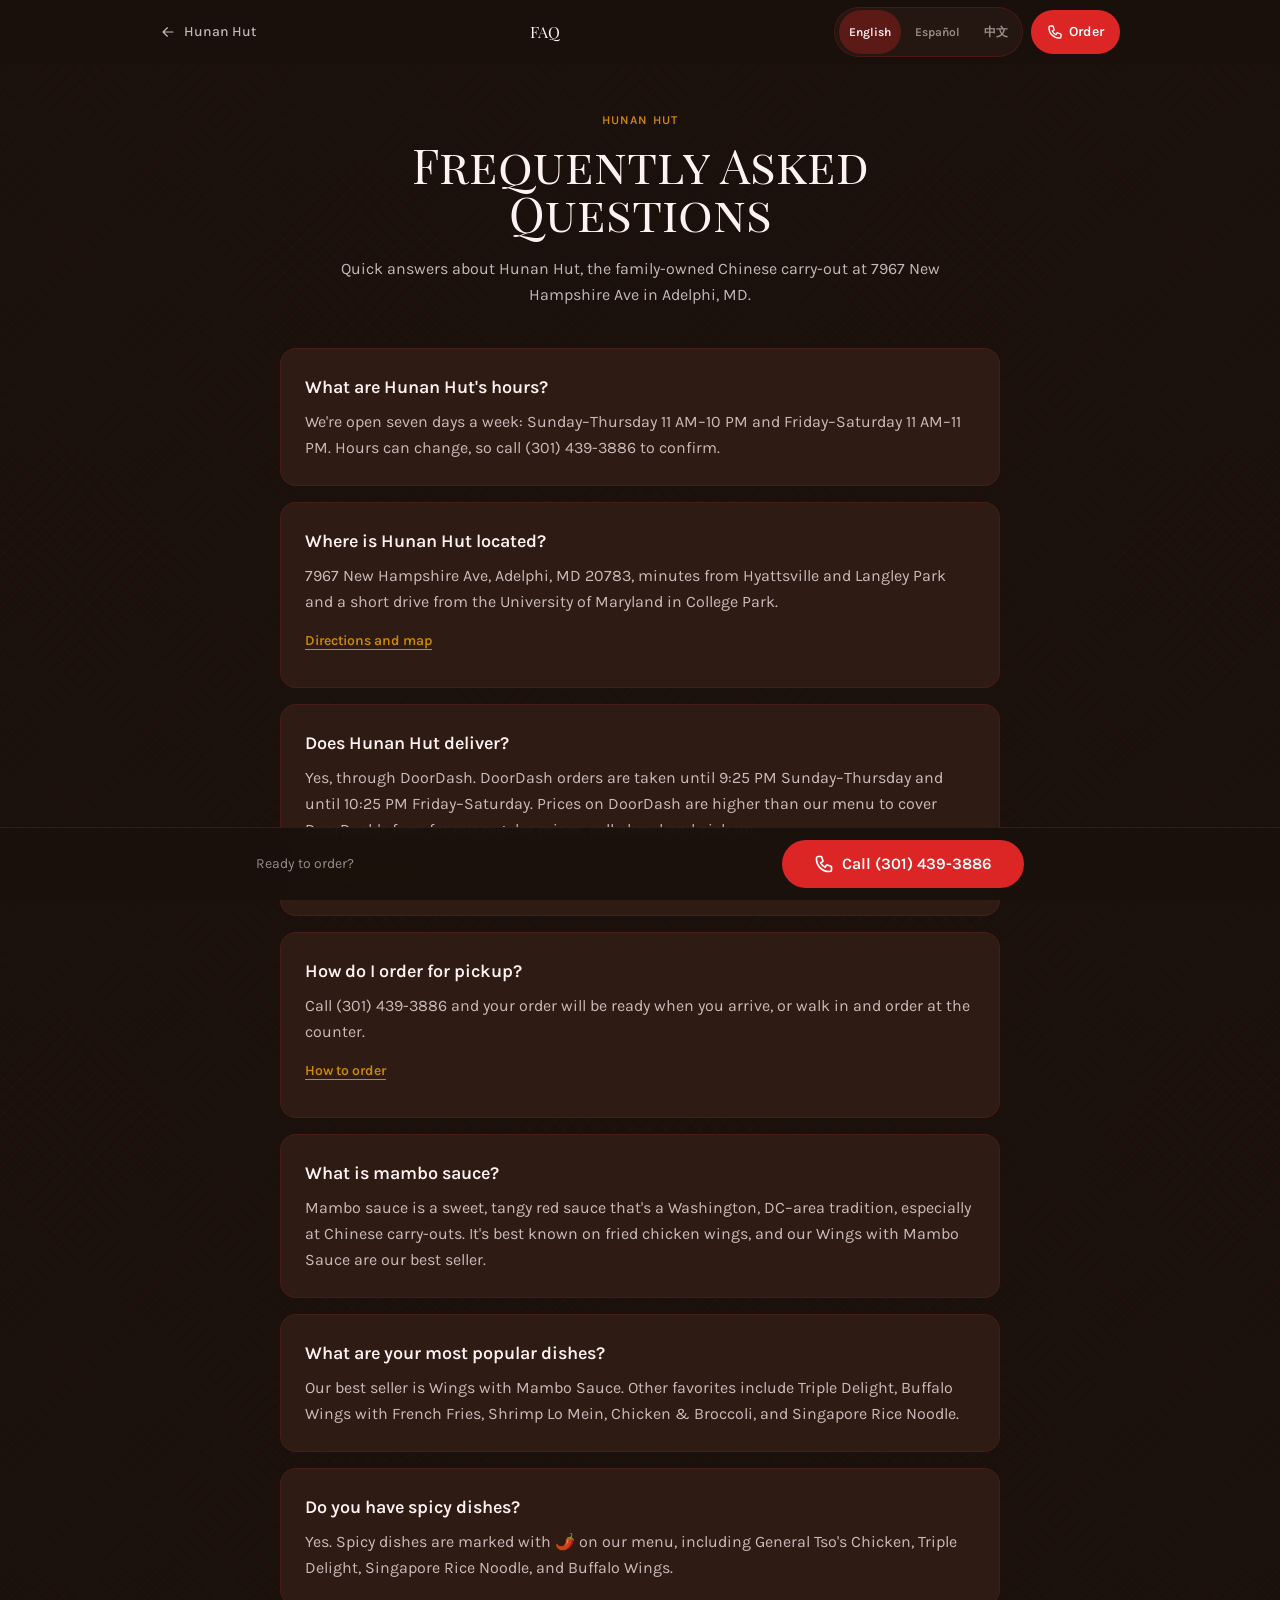
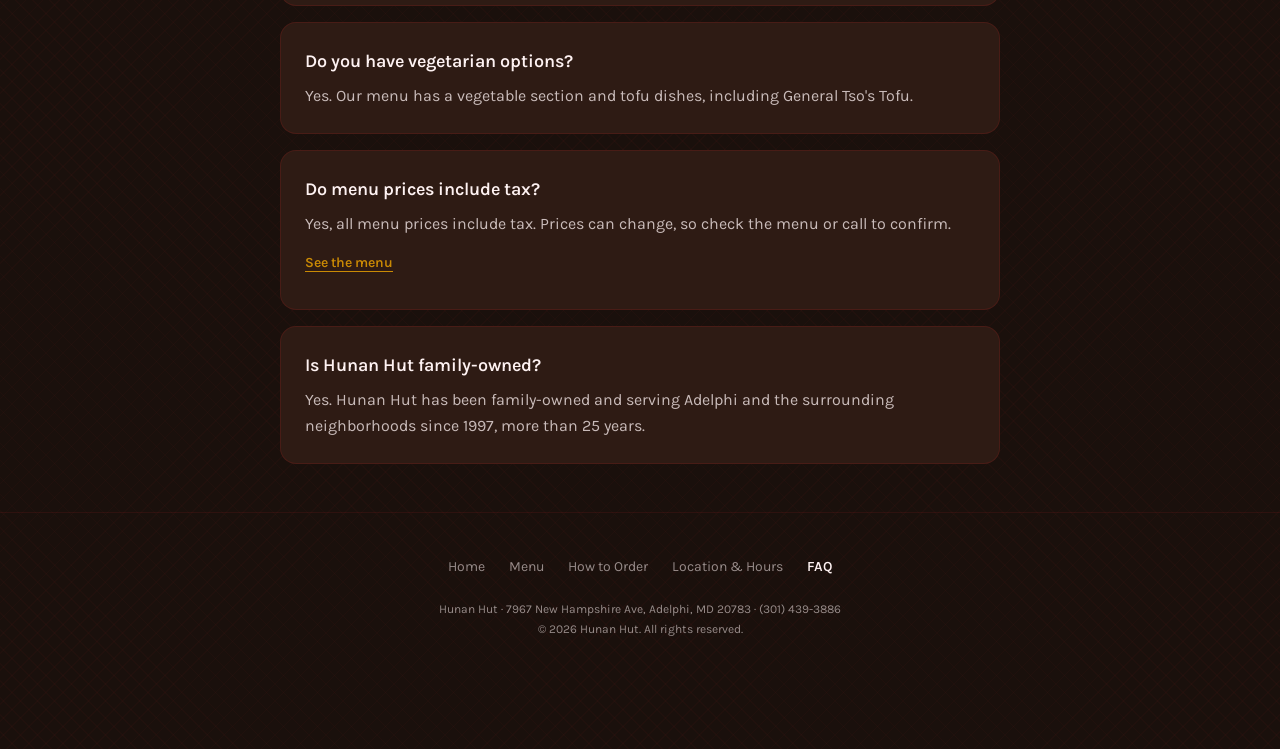
==== faq/index.html @ 083290d1 "analytics: add Cloudflare Web Analytics beacon to all pages Cookie-free visitor stats (JS snippet in" ====
<!DOCTYPE html>
<html lang="en">
<head>
  <meta charset="UTF-8" />
  <meta name="viewport" content="width=device-width, initial-scale=1.0" />
  <title>Hunan Hut FAQ | Hours, Delivery, Mambo Sauce &amp; Ordering | Adelphi, MD</title>
  <meta name="description" content="Answers to common questions about Hunan Hut in Adelphi, MD: hours, DoorDash delivery, calling ahead for pickup, mambo sauce, spicy and vegetable dishes, and prices.">
  <meta name="robots" content="index, follow">
  <link rel="canonical" href="https://hunan-hut.com/faq/">
  <link rel="icon" type="image/png" href="../logo.png">
  <link rel="apple-touch-icon" href="../logo.png">
  <meta property="og:type" content="website">
  <meta property="og:title" content="Hunan Hut FAQ | Chinese Carry-Out in Adelphi, MD">
  <meta property="og:description" content="Hours, delivery, ordering, mambo sauce, and more — quick answers about Hunan Hut.">
  <meta property="og:url" content="https://hunan-hut.com/faq/">
  <meta property="og:image" content="https://hunan-hut.com/images/menu/wings-mambo.jpg">
  <meta property="og:image:alt" content="Crispy fried chicken wings with a cup of mambo sauce from Hunan Hut in Adelphi, MD">
  <meta name="twitter:card" content="summary_large_image">
  <link rel="alternate" hreflang="en" href="https://hunan-hut.com/faq/">
  <link rel="alternate" hreflang="es" href="https://hunan-hut.com/faq/?lang=es">
  <link rel="alternate" hreflang="zh" href="https://hunan-hut.com/faq/?lang=zh">
  <link rel="alternate" hreflang="x-default" href="https://hunan-hut.com/faq/">
  <link rel="preconnect" href="https://fonts.googleapis.com" />
  <link rel="preconnect" href="https://fonts.gstatic.com" crossorigin />
  <link href="https://fonts.googleapis.com/css2?family=Karla:wght@300;400;500;600;700&family=Playfair+Display+SC:wght@400;700&display=swap" rel="stylesheet" media="print" onload="this.media='all'" />
  <noscript><link href="https://fonts.googleapis.com/css2?family=Karla:wght@300;400;500;600;700&family=Playfair+Display+SC:wght@400;700&display=swap" rel="stylesheet" /></noscript>
  <link rel="stylesheet" href="../assets/tailwind.css">
  <style>
    @media (prefers-reduced-motion: reduce) {
      *, ::before, ::after { animation-duration: 0.01ms !important; transition-duration: 0.01ms !important; }
    }
    body { font-family: 'Karla', system-ui, sans-serif; background: #1A100C; color: #FEF2F2; }
    .pattern-bg {
      background-image:
        repeating-linear-gradient(45deg, rgba(220,38,38,0.03) 0px, rgba(220,38,38,0.03) 1px, transparent 1px, transparent 12px),
        repeating-linear-gradient(-45deg, rgba(220,38,38,0.03) 0px, rgba(220,38,38,0.03) 1px, transparent 1px, transparent 12px);
    }
    .nav-scrolled { box-shadow: 0 2px 20px rgba(0,0,0,0.6); }
  </style>
  <script type="application/ld+json">
  {
    "@context": "https://schema.org",
    "@type": "BreadcrumbList",
    "itemListElement": [
      { "@type": "ListItem", "position": 1, "name": "Hunan Hut", "item": "https://hunan-hut.com/" },
      { "@type": "ListItem", "position": 2, "name": "FAQ", "item": "https://hunan-hut.com/faq/" }
    ]
  }
  </script>
  <script type="application/ld+json">
  {
    "@context": "https://schema.org",
    "@type": "FAQPage",
    "mainEntity": [
      { "@type": "Question", "name": "What are Hunan Hut's hours?",
        "acceptedAnswer": { "@type": "Answer", "text": "We're open seven days a week: Sunday–Thursday 11 AM–10 PM and Friday–Saturday 11 AM–11 PM. Hours can change, so call (301) 439-3886 to confirm." } },
      { "@type": "Question", "name": "Where is Hunan Hut located?",
        "acceptedAnswer": { "@type": "Answer", "text": "7967 New Hampshire Ave, Adelphi, MD 20783, minutes from Hyattsville and Langley Park and a short drive from the University of Maryland in College Park." } },
      { "@type": "Question", "name": "Does Hunan Hut deliver?",
        "acceptedAnswer": { "@type": "Answer", "text": "Yes, through DoorDash. DoorDash orders are taken until 9:25 PM Sunday–Thursday and until 10:25 PM Friday–Saturday. Prices on DoorDash are higher than our menu to cover DoorDash's fees; for our regular prices, call ahead and pick up." } },
      { "@type": "Question", "name": "How do I order for pickup?",
        "acceptedAnswer": { "@type": "Answer", "text": "Call (301) 439-3886 and your order will be ready when you arrive, or walk in and order at the counter." } },
      { "@type": "Question", "name": "What is mambo sauce?",
        "acceptedAnswer": { "@type": "Answer", "text": "Mambo sauce is a sweet, tangy red sauce that's a Washington, DC–area tradition, especially at Chinese carry-outs. It's best known on fried chicken wings, and our Wings with Mambo Sauce are our best seller." } },
      { "@type": "Question", "name": "What are your most popular dishes?",
        "acceptedAnswer": { "@type": "Answer", "text": "Our best seller is Wings with Mambo Sauce. Other favorites include Triple Delight, Buffalo Wings with French Fries, Shrimp Lo Mein, Chicken & Broccoli, and Singapore Rice Noodle." } },
      { "@type": "Question", "name": "Do you have spicy dishes?",
        "acceptedAnswer": { "@type": "Answer", "text": "Yes. Spicy dishes are marked with a chili pepper on our menu, including General Tso's Chicken, Triple Delight, Singapore Rice Noodle, and Buffalo Wings." } },
      { "@type": "Question", "name": "Do you have vegetarian options?",
        "acceptedAnswer": { "@type": "Answer", "text": "Yes. Our menu has a vegetable section and tofu dishes, including General Tso's Tofu." } },
      { "@type": "Question", "name": "Do menu prices include tax?",
        "acceptedAnswer": { "@type": "Answer", "text": "Yes, all menu prices include tax. Prices can change, so check the menu or call to confirm." } },
      { "@type": "Question", "name": "Is Hunan Hut family-owned?",
        "acceptedAnswer": { "@type": "Answer", "text": "Yes. Hunan Hut has been family-owned and serving Adelphi and the surrounding neighborhoods since 1997, more than 25 years." } }
    ]
  }
  </script>
</head>
<body class="bg-brand-darker pattern-bg">

  <!-- ── NAV ──────────────────────────────────────────────────────────── -->
  <nav id="navbar" aria-label="Main navigation" class="fixed top-0 left-0 right-0 z-50 bg-brand-darker/95 backdrop-blur-md transition-all duration-300">
    <div class="max-w-5xl mx-auto px-4 sm:px-6 lg:px-8">
      <div class="flex items-center justify-between h-16">
        <a href="../" aria-label="Back to Hunan Hut home" class="flex items-center gap-2 min-h-[44px] min-w-[44px] text-brand-cream/75 hover:text-brand-cream transition-colors focus:outline-none focus-visible:ring-2 focus-visible:ring-brand-gold rounded">
          <svg viewBox="0 0 20 20" fill="currentColor" class="w-4 h-4" aria-hidden="true">
            <path fill-rule="evenodd" d="M17 10a.75.75 0 01-.75.75H5.612l4.158 3.96a.75.75 0 11-1.04 1.08l-5.5-5.25a.75.75 0 010-1.08l5.5-5.25a.75.75 0 111.04 1.08L5.612 9.25H16.25A.75.75 0 0117 10z" clip-rule="evenodd"/>
          </svg>
          <span class="hidden min-[390px]:inline text-sm font-medium whitespace-nowrap">Hunan Hut</span>
        </a>
        <span class="hidden sm:block font-display text-brand-cream text-base" data-i18n="nav_page">FAQ</span>
        <div class="flex items-center gap-2">
          <div class="flex items-center gap-1 bg-brand-dark/60 rounded-full px-1 py-0.5 border border-brand-red/20" role="group" aria-label="Language selector">
            <button id="lang-en" onclick="setLang('en')" aria-label="English"
              class="text-xs font-semibold px-2.5 min-h-[44px] whitespace-nowrap inline-flex items-center justify-center rounded-full transition-colors focus:outline-none focus-visible:ring-2 focus-visible:ring-brand-gold text-brand-cream bg-brand-red/30">
              <span class="sm:hidden">EN</span><span class="hidden sm:inline">English</span>
            </button>
            <button id="lang-es" onclick="setLang('es')" aria-label="Español"
              class="text-xs font-semibold px-2.5 min-h-[44px] whitespace-nowrap inline-flex items-center justify-center rounded-full transition-colors focus:outline-none focus-visible:ring-2 focus-visible:ring-brand-gold text-brand-cream/55">
              <span class="sm:hidden">ES</span><span class="hidden sm:inline">Español</span>
            </button>
            <button id="lang-zh" onclick="setLang('zh')" aria-label="中文"
              class="text-xs font-semibold px-2.5 min-h-[44px] whitespace-nowrap inline-flex items-center justify-center rounded-full transition-colors focus:outline-none focus-visible:ring-2 focus-visible:ring-brand-gold text-brand-cream/55">
              中文
            </button>
          </div>
          <a href="tel:+13014393886"
            class="bg-brand-red hover:bg-red-700 text-white text-sm font-semibold px-4 py-2 rounded-full min-h-[44px] flex items-center gap-1.5 transition-colors focus:outline-none focus-visible:ring-2 focus-visible:ring-brand-gold">
            <svg viewBox="0 0 24 24" class="w-4 h-4" fill="none" stroke="currentColor" stroke-width="2" aria-hidden="true">
              <path stroke-linecap="round" stroke-linejoin="round" d="M3 5a2 2 0 012-2h3.28a1 1 0 01.948.684l1.498 4.493a1 1 0 01-.502 1.21l-2.257 1.13a11.042 11.042 0 005.516 5.516l1.13-2.257a1 1 0 011.21-.502l4.493 1.498a1 1 0 01.684.949V19a2 2 0 01-2 2h-1C9.716 21 3 14.284 3 6V5z"/>
            </svg>
            <span data-i18n="nav_order">Order</span>
          </a>
        </div>
      </div>
    </div>
  </nav>

  <main id="main" class="max-w-3xl mx-auto px-4 sm:px-6 pt-28 pb-12">

    <!-- ── PAGE HEADER ─────────────────────────────────────────────────── -->
    <header class="text-center mb-10">
      <p class="text-brand-gold text-xs font-semibold tracking-widest uppercase mb-3">Hunan Hut</p>
      <h1 class="font-display text-4xl sm:text-5xl text-brand-cream mb-5" data-i18n="faq_h1">Frequently Asked Questions</h1>
      <p class="text-brand-cream/75 leading-relaxed max-w-2xl mx-auto" data-i18n="faq_intro">Quick answers about Hunan Hut, the family-owned Chinese carry-out at 7967 New Hampshire Ave in Adelphi, MD.</p>
    </header>

    <!-- ── Q&A (all answers visible — no JS needed to read them) ──────── -->
    <div class="space-y-4">

      <section class="bg-brand-dark border border-brand-red/15 rounded-2xl p-6">
        <h2 class="text-brand-cream font-semibold text-lg mb-2" data-i18n="faq_q1">What are Hunan Hut's hours?</h2>
        <p class="text-brand-cream/75 leading-relaxed" data-i18n="faq_a1">We're open seven days a week: Sunday–Thursday 11 AM–10 PM and Friday–Saturday 11 AM–11 PM. Hours can change, so call (301) 439-3886 to confirm.</p>
      </section>

      <section class="bg-brand-dark border border-brand-red/15 rounded-2xl p-6">
        <h2 class="text-brand-cream font-semibold text-lg mb-2" data-i18n="faq_q2">Where is Hunan Hut located?</h2>
        <p class="text-brand-cream/75 leading-relaxed" data-i18n="faq_a2">7967 New Hampshire Ave, Adelphi, MD 20783, minutes from Hyattsville and Langley Park and a short drive from the University of Maryland in College Park.</p>
        <a href="../location/" class="inline-flex items-center mt-1 min-h-[44px] text-brand-gold hover:text-brand-goldLight text-sm font-semibold underline underline-offset-4 transition-colors focus:outline-none focus-visible:ring-2 focus-visible:ring-brand-gold rounded"><span data-i18n="faq_l2">Directions and map</span></a>
      </section>

      <section class="bg-brand-dark border border-brand-red/15 rounded-2xl p-6">
        <h2 class="text-brand-cream font-semibold text-lg mb-2" data-i18n="faq_q3">Does Hunan Hut deliver?</h2>
        <p class="text-brand-cream/75 leading-relaxed" data-i18n="faq_a3">Yes, through DoorDash. DoorDash orders are taken until 9:25 PM Sunday–Thursday and until 10:25 PM Friday–Saturday. Prices on DoorDash are higher than our menu to cover DoorDash's fees; for our regular prices, call ahead and pick up.</p>
        <a href="https://www.doordash.com/store/hunan-hut-hyattsville-37828137/85688749/" target="_blank" rel="noopener noreferrer" class="inline-flex items-center mt-1 min-h-[44px] text-brand-gold hover:text-brand-goldLight text-sm font-semibold underline underline-offset-4 transition-colors focus:outline-none focus-visible:ring-2 focus-visible:ring-brand-gold rounded"><span data-i18n="faq_l3">Order on DoorDash</span></a>
      </section>

      <section class="bg-brand-dark border border-brand-red/15 rounded-2xl p-6">
        <h2 class="text-brand-cream font-semibold text-lg mb-2" data-i18n="faq_q4">How do I order for pickup?</h2>
        <p class="text-brand-cream/75 leading-relaxed" data-i18n="faq_a4">Call (301) 439-3886 and your order will be ready when you arrive, or walk in and order at the counter.</p>
        <a href="../order/" class="inline-flex items-center mt-1 min-h-[44px] text-brand-gold hover:text-brand-goldLight text-sm font-semibold underline underline-offset-4 transition-colors focus:outline-none focus-visible:ring-2 focus-visible:ring-brand-gold rounded"><span data-i18n="faq_l4">How to order</span></a>
      </section>

      <section class="bg-brand-dark border border-brand-red/15 rounded-2xl p-6">
        <h2 class="text-brand-cream font-semibold text-lg mb-2" data-i18n="faq_q5">What is mambo sauce?</h2>
        <p class="text-brand-cream/75 leading-relaxed" data-i18n="faq_a5">Mambo sauce is a sweet, tangy red sauce that's a Washington, DC–area tradition, especially at Chinese carry-outs. It's best known on fried chicken wings, and our Wings with Mambo Sauce are our best seller.</p>
      </section>

      <section class="bg-brand-dark border border-brand-red/15 rounded-2xl p-6">
        <h2 class="text-brand-cream font-semibold text-lg mb-2" data-i18n="faq_q6">What are your most popular dishes?</h2>
        <p class="text-brand-cream/75 leading-relaxed" data-i18n="faq_a6">Our best seller is Wings with Mambo Sauce. Other favorites include Triple Delight, Buffalo Wings with French Fries, Shrimp Lo Mein, Chicken &amp; Broccoli, and Singapore Rice Noodle.</p>
      </section>

      <section class="bg-brand-dark border border-brand-red/15 rounded-2xl p-6">
        <h2 class="text-brand-cream font-semibold text-lg mb-2" data-i18n="faq_q7">Do you have spicy dishes?</h2>
        <p class="text-brand-cream/75 leading-relaxed" data-i18n="faq_a7">Yes. Spicy dishes are marked with 🌶️ on our menu, including General Tso's Chicken, Triple Delight, Singapore Rice Noodle, and Buffalo Wings.</p>
      </section>

      <section class="bg-brand-dark border border-brand-red/15 rounded-2xl p-6">
        <h2 class="text-brand-cream font-semibold text-lg mb-2" data-i18n="faq_q8">Do you have vegetarian options?</h2>
        <p class="text-brand-cream/75 leading-relaxed" data-i18n="faq_a8">Yes. Our menu has a vegetable section and tofu dishes, including General Tso's Tofu.</p>
      </section>

      <section class="bg-brand-dark border border-brand-red/15 rounded-2xl p-6">
        <h2 class="text-brand-cream font-semibold text-lg mb-2" data-i18n="faq_q9">Do menu prices include tax?</h2>
        <p class="text-brand-cream/75 leading-relaxed" data-i18n="faq_a9">Yes, all menu prices include tax. Prices can change, so check the menu or call to confirm.</p>
        <a href="../menu/" class="inline-flex items-center mt-1 min-h-[44px] text-brand-gold hover:text-brand-goldLight text-sm font-semibold underline underline-offset-4 transition-colors focus:outline-none focus-visible:ring-2 focus-visible:ring-brand-gold rounded"><span data-i18n="faq_l9">See the menu</span></a>
      </section>

      <section class="bg-brand-dark border border-brand-red/15 rounded-2xl p-6">
        <h2 class="text-brand-cream font-semibold text-lg mb-2" data-i18n="faq_q10">Is Hunan Hut family-owned?</h2>
        <p class="text-brand-cream/75 leading-relaxed" data-i18n="faq_a10">Yes. Hunan Hut has been family-owned and serving Adelphi and the surrounding neighborhoods since 1997, more than 25 years.</p>
      </section>

    </div>
  </main>

  <!-- ── FOOTER ──────────────────────────────────────────────────────── -->
  <footer class="border-t border-brand-red/10 pt-8 pb-28">
    <nav aria-label="Site pages" class="max-w-3xl mx-auto px-4 flex flex-wrap justify-center gap-x-2">
      <a href="../" data-i18n="pg_home" class="inline-flex items-center min-h-[44px] px-2 text-brand-cream/55 hover:text-brand-cream/75 text-sm transition-colors focus:outline-none focus-visible:ring-2 focus-visible:ring-brand-gold rounded">Home</a>
      <a href="../menu/" data-i18n="pg_menu" class="inline-flex items-center min-h-[44px] px-2 text-brand-cream/55 hover:text-brand-cream/75 text-sm transition-colors focus:outline-none focus-visible:ring-2 focus-visible:ring-brand-gold rounded">Menu</a>
      <a href="../order/" data-i18n="pg_order" class="inline-flex items-center min-h-[44px] px-2 text-brand-cream/55 hover:text-brand-cream/75 text-sm transition-colors focus:outline-none focus-visible:ring-2 focus-visible:ring-brand-gold rounded">How to Order</a>
      <a href="../location/" data-i18n="pg_location" class="inline-flex items-center min-h-[44px] px-2 text-brand-cream/55 hover:text-brand-cream/75 text-sm transition-colors focus:outline-none focus-visible:ring-2 focus-visible:ring-brand-gold rounded">Location &amp; Hours</a>
      <a href="./" aria-current="page" data-i18n="pg_faq" class="inline-flex items-center min-h-[44px] px-2 text-brand-cream text-sm font-semibold focus:outline-none focus-visible:ring-2 focus-visible:ring-brand-gold rounded">FAQ</a>
    </nav>
    <p class="text-center text-brand-cream/55 text-xs mt-3 px-4">Hunan Hut · 7967 New Hampshire Ave, Adelphi, MD 20783 · (301) 439-3886</p>
    <p class="text-center text-brand-cream/55 text-xs mt-1" data-i18n="footer_copy">© 2026 Hunan Hut. All rights reserved.</p>
  </footer>

  <!-- ── STICKY CALL BAR ────────────────────────────────────────────────── -->
  <div class="fixed bottom-0 left-0 right-0 z-40 bg-brand-darker/95 backdrop-blur-md border-t border-brand-red/20 px-4 py-3" style="padding-bottom:max(0.75rem, env(safe-area-inset-bottom))">
    <div class="max-w-3xl mx-auto flex items-center justify-between gap-4">
      <p class="text-brand-cream/55 text-sm hidden sm:block" data-i18n="ready_order">Ready to order?</p>
      <a href="tel:+13014393886"
        class="w-full sm:w-auto bg-brand-red hover:bg-red-700 text-white font-semibold text-base px-8 py-3 rounded-full min-h-[48px] flex items-center justify-center gap-2 transition-colors focus:outline-none focus-visible:ring-2 focus-visible:ring-brand-gold">
        <svg viewBox="0 0 24 24" class="w-5 h-5" fill="none" stroke="currentColor" stroke-width="2" aria-hidden="true">
          <path stroke-linecap="round" stroke-linejoin="round" d="M3 5a2 2 0 012-2h3.28a1 1 0 01.948.684l1.498 4.493a1 1 0 01-.502 1.21l-2.257 1.13a11.042 11.042 0 005.516 5.516l1.13-2.257a1 1 0 011.21-.502l4.493 1.498a1 1 0 01.684.949V19a2 2 0 01-2 2h-1C9.716 21 3 14.284 3 6V5z"/>
        </svg>
        <span data-i18n="call_btn">Call (301) 439-3886</span>
      </a>
    </div>
  </div>

  <script>
    const navbar = document.getElementById('navbar');
    window.addEventListener('scroll', () => {
      navbar.classList.toggle('nav-scrolled', window.scrollY > 20);
    }, { passive: true });

    // ── i18n ────────────────────────────────────────────────────────────────
    const t = {
      en: {
        nav_page: "FAQ", nav_order: "Order",
        faq_h1: "Frequently Asked Questions",
        faq_intro: "Quick answers about Hunan Hut, the family-owned Chinese carry-out at 7967 New Hampshire Ave in Adelphi, MD.",
        faq_q1: "What are Hunan Hut's hours?",
        faq_a1: "We're open seven days a week: Sunday–Thursday 11 AM–10 PM and Friday–Saturday 11 AM–11 PM. Hours can change, so call (301) 439-3886 to confirm.",
        faq_q2: "Where is Hunan Hut located?",
        faq_a2: "7967 New Hampshire Ave, Adelphi, MD 20783, minutes from Hyattsville and Langley Park and a short drive from the University of Maryland in College Park.",
        faq_l2: "Directions and map",
        faq_q3: "Does Hunan Hut deliver?",
        faq_a3: "Yes, through DoorDash. DoorDash orders are taken until 9:25 PM Sunday–Thursday and until 10:25 PM Friday–Saturday. Prices on DoorDash are higher than our menu to cover DoorDash's fees; for our regular prices, call ahead and pick up.",
        faq_l3: "Order on DoorDash",
        faq_q4: "How do I order for pickup?",
        faq_a4: "Call (301) 439-3886 and your order will be ready when you arrive, or walk in and order at the counter.",
        faq_l4: "How to order",
        faq_q5: "What is mambo sauce?",
        faq_a5: "Mambo sauce is a sweet, tangy red sauce that's a Washington, DC–area tradition, especially at Chinese carry-outs. It's best known on fried chicken wings, and our Wings with Mambo Sauce are our best seller.",
        faq_q6: "What are your most popular dishes?",
        faq_a6: "Our best seller is Wings with Mambo Sauce. Other favorites include Triple Delight, Buffalo Wings with French Fries, Shrimp Lo Mein, Chicken & Broccoli, and Singapore Rice Noodle.",
        faq_q7: "Do you have spicy dishes?",
        faq_a7: "Yes. Spicy dishes are marked with 🌶️ on our menu, including General Tso's Chicken, Triple Delight, Singapore Rice Noodle, and Buffalo Wings.",
        faq_q8: "Do you have vegetarian options?",
        faq_a8: "Yes. Our menu has a vegetable section and tofu dishes, including General Tso's Tofu.",
        faq_q9: "Do menu prices include tax?",
        faq_a9: "Yes, all menu prices include tax. Prices can change, so check the menu or call to confirm.",
        faq_l9: "See the menu",
        faq_q10: "Is Hunan Hut family-owned?",
        faq_a10: "Yes. Hunan Hut has been family-owned and serving Adelphi and the surrounding neighborhoods since 1997, more than 25 years.",
        pg_home: "Home", pg_menu: "Menu", pg_order: "How to Order", pg_location: "Location & Hours", pg_faq: "FAQ",
        footer_copy: "© 2026 Hunan Hut. All rights reserved.",
        ready_order: "Ready to order?", call_btn: "Call (301) 439-3886",
      },
      es: {
        nav_page: "Preguntas Frecuentes", nav_order: "Ordenar",
        faq_h1: "Preguntas Frecuentes",
        faq_intro: "Respuestas rápidas sobre Hunan Hut, la comida china para llevar de negocio familiar en 7967 New Hampshire Ave, en Adelphi, MD.",
        faq_q1: "¿Cuál es el horario de Hunan Hut?",
        faq_a1: "Abrimos los siete días de la semana: domingo a jueves de 11 AM a 10 PM y viernes y sábado de 11 AM a 11 PM. El horario puede cambiar, así que llama al (301) 439-3886 para confirmar.",
        faq_q2: "¿Dónde está Hunan Hut?",
        faq_a2: "En 7967 New Hampshire Ave, Adelphi, MD 20783, a minutos de Hyattsville y Langley Park y a poca distancia de la Universidad de Maryland en College Park.",
        faq_l2: "Cómo llegar y mapa",
        faq_q3: "¿Hunan Hut hace entregas a domicilio?",
        faq_a3: "Sí, a través de DoorDash. Los pedidos por DoorDash se aceptan hasta las 9:25 PM de domingo a jueves y hasta las 10:25 PM viernes y sábado. Los precios en DoorDash son más altos que nuestro menú para cubrir las tarifas de DoorDash; para nuestros precios regulares, llama antes y recoge.",
        faq_l3: "Ordenar en DoorDash",
        faq_q4: "¿Cómo ordeno para recoger?",
        faq_a4: "Llama al (301) 439-3886 y tu pedido estará listo cuando llegues, o ven y ordena en el mostrador.",
        faq_l4: "Cómo ordenar",
        faq_q5: "¿Qué es la salsa mambo?",
        faq_a5: "La salsa mambo es una salsa roja, dulce y ácida, tradicional del área de Washington, DC, sobre todo en las comidas chinas para llevar. Es famosa con alitas de pollo fritas, y nuestras Alitas con Salsa Mambo son lo más vendido.",
        faq_q6: "¿Cuáles son sus platos más populares?",
        faq_a6: "Lo más vendido son las Alitas con Salsa Mambo. Otros favoritos son la Triple Delicia, las Alitas Buffalo con Papas Fritas, el Lo Mein de Camarón, el Pollo con Brócoli y los Fideos de Arroz Singapur.",
        faq_q7: "¿Tienen platos picantes?",
        faq_a7: "Sí. Los platos picantes están marcados con 🌶️ en nuestro menú, como el Pollo General Tso's, la Triple Delicia, los Fideos de Arroz Singapur y las Alitas Buffalo.",
        faq_q8: "¿Tienen opciones vegetarianas?",
        faq_a8: "Sí. Nuestro menú tiene una sección de vegetales y platos con tofu, como el Tofu General Tso's.",
        faq_q9: "¿Los precios del menú incluyen impuestos?",
        faq_a9: "Sí, todos los precios del menú incluyen impuestos. Los precios pueden cambiar, así que revisa el menú o llama para confirmar.",
        faq_l9: "Ver el menú",
        faq_q10: "¿Hunan Hut es un negocio familiar?",
        faq_a10: "Sí. Hunan Hut es un negocio familiar que sirve a Adelphi y a los vecindarios cercanos desde 1997, hace más de 25 años.",
        pg_home: "Inicio", pg_menu: "Menú", pg_order: "Cómo Ordenar", pg_location: "Ubicación y Horario", pg_faq: "Preguntas Frecuentes",
        footer_copy: "© 2026 Hunan Hut. Todos los derechos reservados.",
        ready_order: "¿Listo para ordenar?", call_btn: "Llamar al (301) 439-3886",
      },
      zh: {
        nav_page: "常见问题", nav_order: "订餐",
        faq_h1: "常见问题",
        faq_intro: "关于 Hunan Hut 的常见问题解答。我们是位于马里兰州 Adelphi 7967 New Hampshire Ave 的家族经营中餐外卖店。",
        faq_q1: "Hunan Hut 的营业时间是？",
        faq_a1: "我们每周七天营业：周日至周四 11 AM–10 PM，周五至周六 11 AM–11 PM。营业时间可能调整，请致电 (301) 439-3886 确认。",
        faq_q2: "Hunan Hut 在哪里？",
        faq_a2: "7967 New Hampshire Ave, Adelphi, MD 20783。距离 Hyattsville 和 Langley Park 仅几分钟，离 College Park 的马里兰大学也不远。",
        faq_l2: "交通路线和地图",
        faq_q3: "Hunan Hut 提供外送吗？",
        faq_a3: "有，通过 DoorDash 外送。DoorDash 订单截止时间为周日至周四晚上 9:25，周五至周六晚上 10:25。DoorDash 上的价格高于我们的菜单价，用于支付 DoorDash 的费用；想享受原价，请提前来电并到店自取。",
        faq_l3: "在 DoorDash 下单",
        faq_q4: "如何订餐自取？",
        faq_a4: "拨打 (301) 439-3886，到店即可取餐；也可以直接到店在柜台点餐。",
        faq_l4: "如何订餐",
        faq_q5: "什么是曼波酱？",
        faq_a5: "曼波酱是华盛顿特区一带的传统酱汁，酸甜、红色，在中餐外卖店尤其常见。它最常搭配炸鸡翅，我们的曼波酱鸡翅就是店里的销量冠军。",
        faq_q6: "你们最受欢迎的菜是什么？",
        faq_a6: "销量冠军是曼波酱鸡翅。其他人气菜还有三鲜大会、布法罗辣鸡翅配薯条、虾捞面、芥兰鸡和星洲米粉。",
        faq_q7: "有辣的菜吗？",
        faq_a7: "有。菜单上标有 🌶️ 的都是辣味菜品，包括左宗棠鸡、三鲜大会、星洲米粉和布法罗辣鸡翅。",
        faq_q8: "有素食选择吗？",
        faq_a8: "有。菜单上有蔬菜类菜品和豆腐菜品，包括左宗棠豆腐。",
        faq_q9: "菜单价格含税吗？",
        faq_a9: "是的，菜单价格均已含税。价格可能调整，请查看菜单或来电确认。",
        faq_l9: "查看菜单",
        faq_q10: "Hunan Hut 是家族经营的吗？",
        faq_a10: "是的。Hunan Hut 自1997年起由家族经营，服务 Adelphi 及周边社区已有25年多。",
        pg_home: "首页", pg_menu: "菜单", pg_order: "如何订餐", pg_location: "地址和营业时间", pg_faq: "常见问题",
        footer_copy: "© 2026 Hunan Hut。保留所有权利。",
        ready_order: "准备好订餐了吗？", call_btn: "致电 (301) 439-3886",
      }
    };

    function setLang(lang) {
      document.documentElement.setAttribute('lang', lang);
      document.querySelectorAll('[data-i18n]').forEach(el => {
        const key = el.getAttribute('data-i18n');
        if (t[lang][key] !== undefined) el.textContent = t[lang][key];
      });
      ['en','es','zh'].forEach(code => {
        const btn = document.getElementById('lang-' + code);
        if (!btn) return;
        btn.classList.toggle('text-brand-cream', lang === code);
        btn.classList.toggle('bg-brand-red/30', lang === code);
        btn.classList.toggle('text-brand-cream/55', lang !== code);
      });
    }

    // Honor ?lang= in the URL (hreflang alternates point here)
    const urlLang = new URLSearchParams(window.location.search).get('lang');
    if (['es','zh'].includes(urlLang)) setLang(urlLang);
  </script>
  <!-- Cloudflare Web Analytics --><script type='module' src='https://static.cloudflareinsights.com/beacon.min.js' data-cf-beacon='{"token": "90dade2e0686435e9443643fe495cb93"}'></script><!-- End Cloudflare Web Analytics -->
</body>
</html>
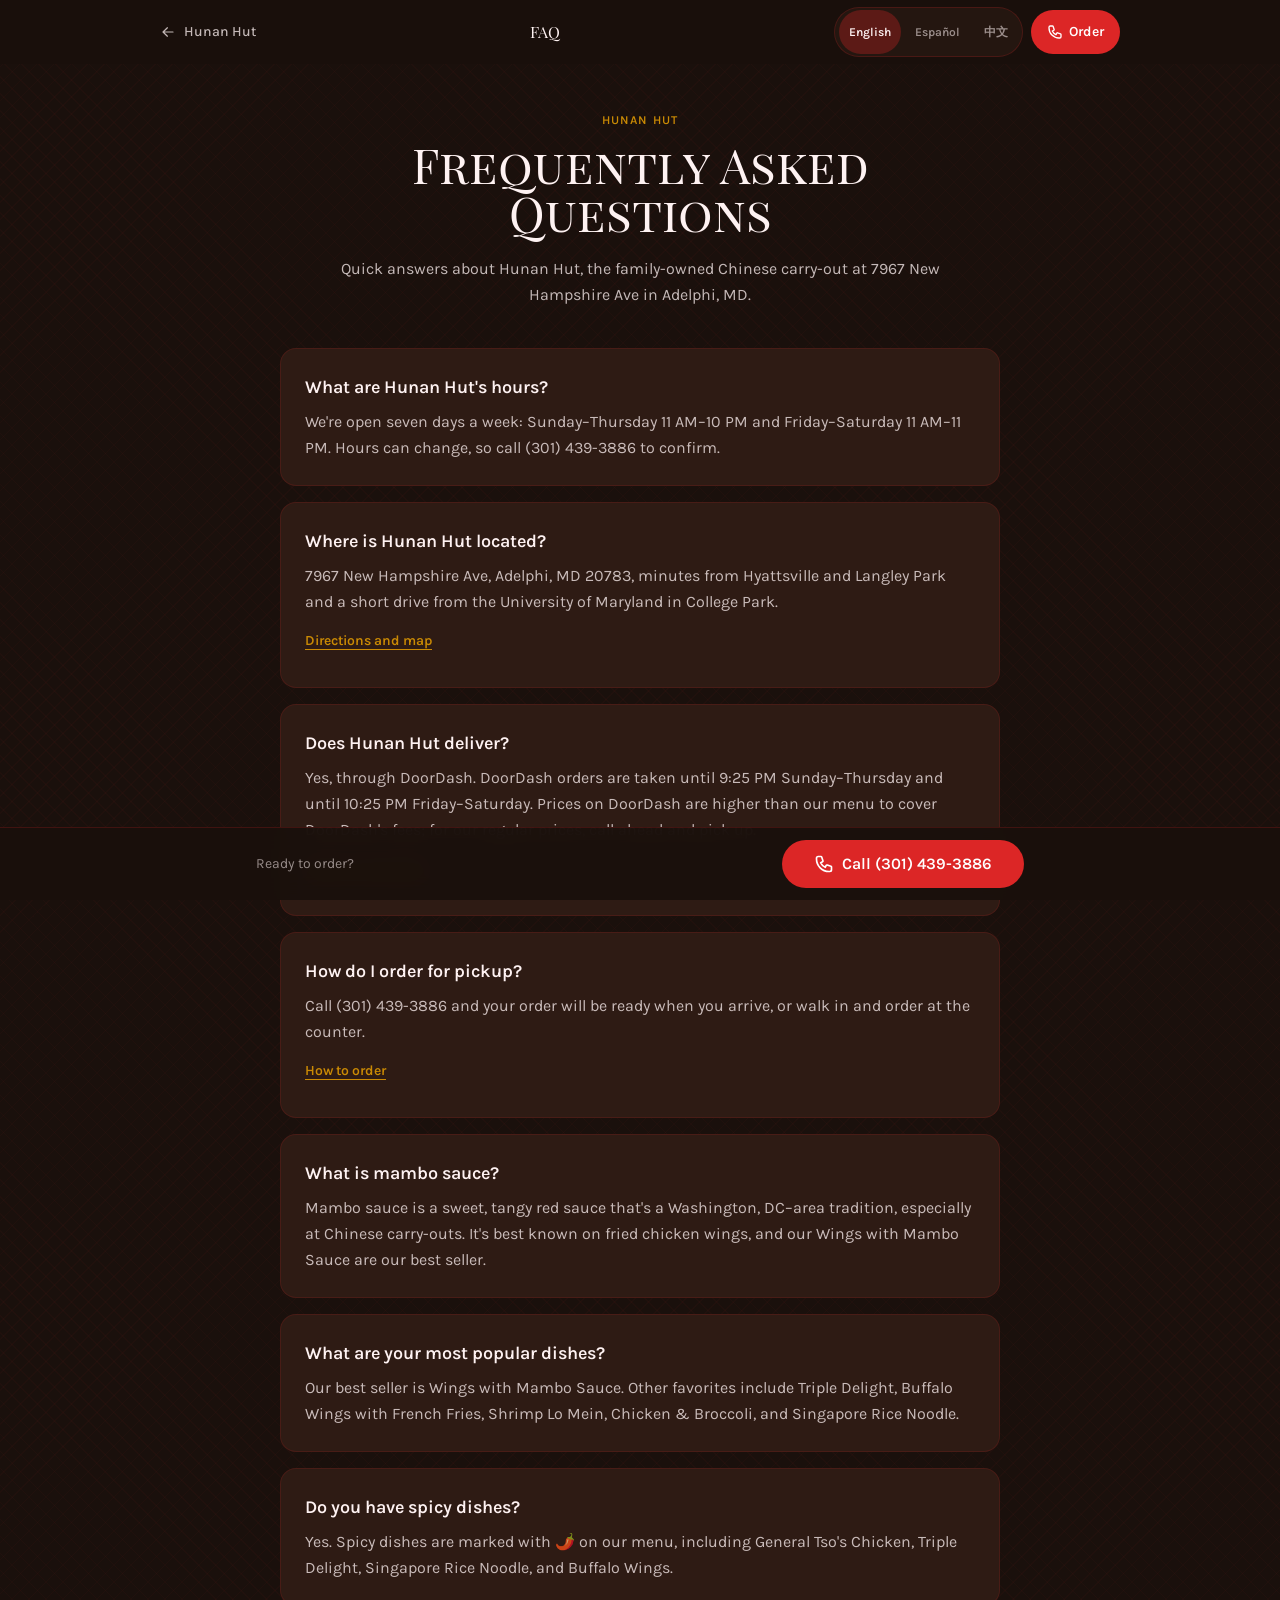
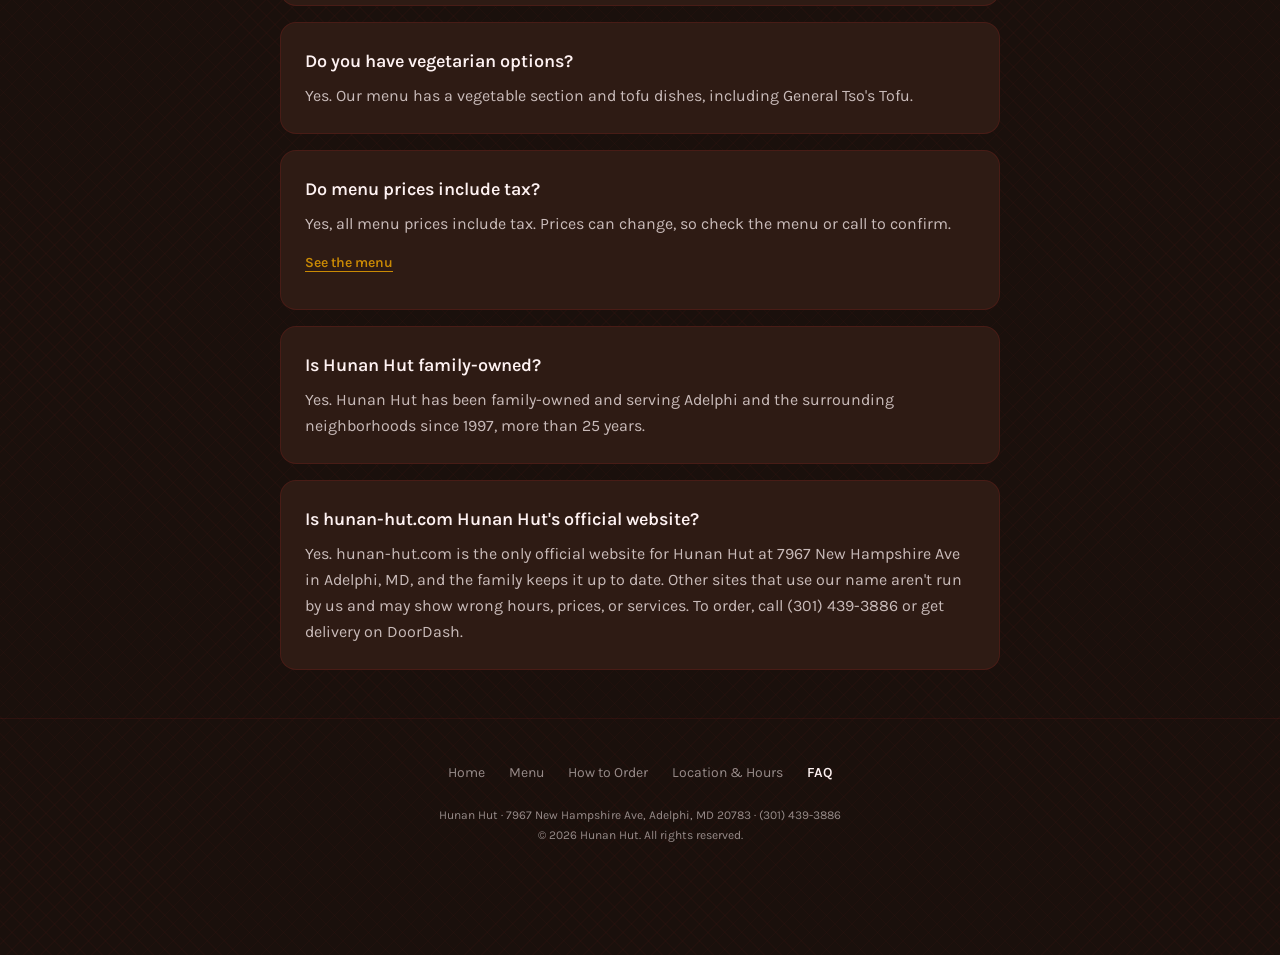
==== commit 41709d6e: "seo: official-site signals — sameAs profiles, FAQ official-website answer, drop hreflang - Restauran" ====
--- a/faq/index.html
+++ b/faq/index.html
@@ -3,23 +3,21 @@
 <head>
   <meta charset="UTF-8" />
   <meta name="viewport" content="width=device-width, initial-scale=1.0" />
-  <title>Hunan Hut FAQ | Hours, Delivery, Mambo Sauce &amp; Ordering | Adelphi, MD</title>
+  <title>Hunan Hut FAQ | Hours, Delivery &amp; Ordering in Adelphi, MD</title>
   <meta name="description" content="Answers to common questions about Hunan Hut in Adelphi, MD: hours, DoorDash delivery, calling ahead for pickup, mambo sauce, spicy and vegetable dishes, and prices.">
   <meta name="robots" content="index, follow">
   <link rel="canonical" href="https://hunan-hut.com/faq/">
-  <link rel="icon" type="image/png" href="../logo.png">
-  <link rel="apple-touch-icon" href="../logo.png">
+  <link rel="icon" href="/favicon.ico" sizes="48x48">
+  <link rel="icon" type="image/png" href="/icon-192.png" sizes="192x192">
+  <link rel="apple-touch-icon" href="/apple-touch-icon.png">
   <meta property="og:type" content="website">
+  <meta property="og:site_name" content="Hunan Hut">
   <meta property="og:title" content="Hunan Hut FAQ | Chinese Carry-Out in Adelphi, MD">
   <meta property="og:description" content="Hours, delivery, ordering, mambo sauce, and more — quick answers about Hunan Hut.">
   <meta property="og:url" content="https://hunan-hut.com/faq/">
   <meta property="og:image" content="https://hunan-hut.com/images/menu/wings-mambo.jpg">
   <meta property="og:image:alt" content="Crispy fried chicken wings with a cup of mambo sauce from Hunan Hut in Adelphi, MD">
   <meta name="twitter:card" content="summary_large_image">
-  <link rel="alternate" hreflang="en" href="https://hunan-hut.com/faq/">
-  <link rel="alternate" hreflang="es" href="https://hunan-hut.com/faq/?lang=es">
-  <link rel="alternate" hreflang="zh" href="https://hunan-hut.com/faq/?lang=zh">
-  <link rel="alternate" hreflang="x-default" href="https://hunan-hut.com/faq/">
   <link rel="preconnect" href="https://fonts.googleapis.com" />
   <link rel="preconnect" href="https://fonts.gstatic.com" crossorigin />
   <link href="https://fonts.googleapis.com/css2?family=Karla:wght@300;400;500;600;700&family=Playfair+Display+SC:wght@400;700&display=swap" rel="stylesheet" media="print" onload="this.media='all'" />
@@ -71,7 +69,9 @@
       { "@type": "Question", "name": "Do menu prices include tax?",
         "acceptedAnswer": { "@type": "Answer", "text": "Yes, all menu prices include tax. Prices can change, so check the menu or call to confirm." } },
       { "@type": "Question", "name": "Is Hunan Hut family-owned?",
-        "acceptedAnswer": { "@type": "Answer", "text": "Yes. Hunan Hut has been family-owned and serving Adelphi and the surrounding neighborhoods since 1997, more than 25 years." } }
+        "acceptedAnswer": { "@type": "Answer", "text": "Yes. Hunan Hut has been family-owned and serving Adelphi and the surrounding neighborhoods since 1997, more than 25 years." } },
+      { "@type": "Question", "name": "Is hunan-hut.com Hunan Hut's official website?",
+        "acceptedAnswer": { "@type": "Answer", "text": "Yes. hunan-hut.com is the only official website for Hunan Hut at 7967 New Hampshire Ave in Adelphi, MD, and the family keeps it up to date. Other sites that use our name aren't run by us and may show wrong hours, prices, or services. To order, call (301) 439-3886 or get delivery on DoorDash." } }
     ]
   }
   </script>
@@ -182,6 +182,11 @@
         <p class="text-brand-cream/75 leading-relaxed" data-i18n="faq_a10">Yes. Hunan Hut has been family-owned and serving Adelphi and the surrounding neighborhoods since 1997, more than 25 years.</p>
       </section>
 
+      <section class="bg-brand-dark border border-brand-red/15 rounded-2xl p-6">
+        <h2 class="text-brand-cream font-semibold text-lg mb-2" data-i18n="faq_q11">Is hunan-hut.com Hunan Hut's official website?</h2>
+        <p class="text-brand-cream/75 leading-relaxed" data-i18n="faq_a11">Yes. hunan-hut.com is the only official website for Hunan Hut at 7967 New Hampshire Ave in Adelphi, MD, and the family keeps it up to date. Other sites that use our name aren't run by us and may show wrong hours, prices, or services. To order, call (301) 439-3886 or get delivery on DoorDash.</p>
+      </section>
+
     </div>
   </main>
 
@@ -248,6 +253,8 @@
         faq_l9: "See the menu",
         faq_q10: "Is Hunan Hut family-owned?",
         faq_a10: "Yes. Hunan Hut has been family-owned and serving Adelphi and the surrounding neighborhoods since 1997, more than 25 years.",
+        faq_q11: "Is hunan-hut.com Hunan Hut's official website?",
+        faq_a11: "Yes. hunan-hut.com is the only official website for Hunan Hut at 7967 New Hampshire Ave in Adelphi, MD, and the family keeps it up to date. Other sites that use our name aren't run by us and may show wrong hours, prices, or services. To order, call (301) 439-3886 or get delivery on DoorDash.",
         pg_home: "Home", pg_menu: "Menu", pg_order: "How to Order", pg_location: "Location & Hours", pg_faq: "FAQ",
         footer_copy: "© 2026 Hunan Hut. All rights reserved.",
         ready_order: "Ready to order?", call_btn: "Call (301) 439-3886",
@@ -280,6 +287,8 @@
         faq_l9: "Ver el menú",
         faq_q10: "¿Hunan Hut es un negocio familiar?",
         faq_a10: "Sí. Hunan Hut es un negocio familiar que sirve a Adelphi y a los vecindarios cercanos desde 1997, hace más de 25 años.",
+        faq_q11: "¿hunan-hut.com es el sitio web oficial de Hunan Hut?",
+        faq_a11: "Sí. hunan-hut.com es el único sitio web oficial de Hunan Hut en 7967 New Hampshire Ave, en Adelphi, MD, y la familia lo mantiene actualizado. Otros sitios que usan nuestro nombre no son nuestros y pueden mostrar horarios, precios o servicios incorrectos. Para ordenar, llama al (301) 439-3886 o pide a domicilio en DoorDash.",
         pg_home: "Inicio", pg_menu: "Menú", pg_order: "Cómo Ordenar", pg_location: "Ubicación y Horario", pg_faq: "Preguntas Frecuentes",
         footer_copy: "© 2026 Hunan Hut. Todos los derechos reservados.",
         ready_order: "¿Listo para ordenar?", call_btn: "Llamar al (301) 439-3886",
@@ -312,6 +321,8 @@
         faq_l9: "查看菜单",
         faq_q10: "Hunan Hut 是家族经营的吗？",
         faq_a10: "是的。Hunan Hut 自1997年起由家族经营，服务 Adelphi 及周边社区已有25年多。",
+        faq_q11: "hunan-hut.com 是 Hunan Hut 的官方网站吗？",
+        faq_a11: "是的。hunan-hut.com 是位于 Adelphi 7967 New Hampshire Ave 的 Hunan Hut 唯一的官方网站，由我们家族负责更新。其他使用我们店名的网站并非由我们经营，可能显示错误的营业时间、价格或服务。订餐请致电 (301) 439-3886，或在 DoorDash 下单外送。",
         pg_home: "首页", pg_menu: "菜单", pg_order: "如何订餐", pg_location: "地址和营业时间", pg_faq: "常见问题",
         footer_copy: "© 2026 Hunan Hut。保留所有权利。",
         ready_order: "准备好订餐了吗？", call_btn: "致电 (301) 439-3886",
@@ -333,7 +344,7 @@
       });
     }
 
-    // Honor ?lang= in the URL (hreflang alternates point here)
+    // Honor ?lang= in the URL (shareable language links)
     const urlLang = new URLSearchParams(window.location.search).get('lang');
     if (['es','zh'].includes(urlLang)) setLang(urlLang);
   </script>
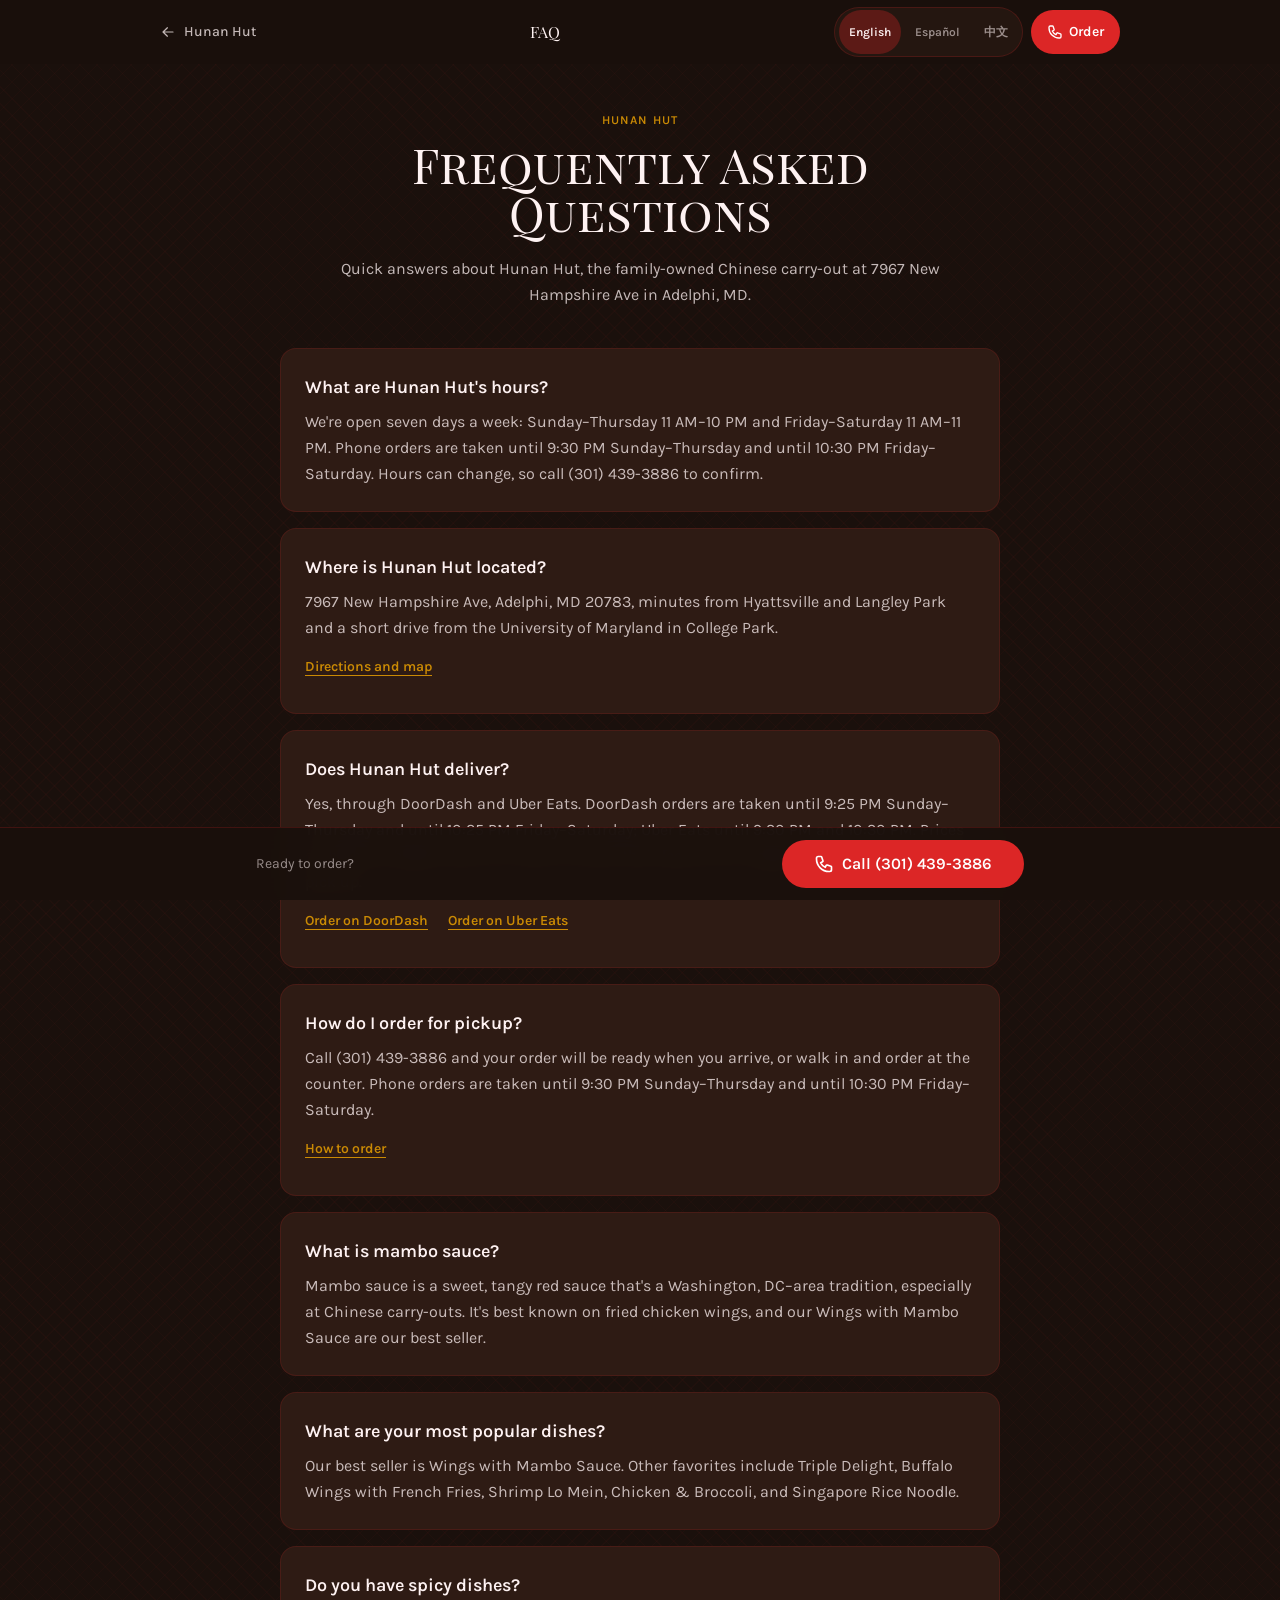
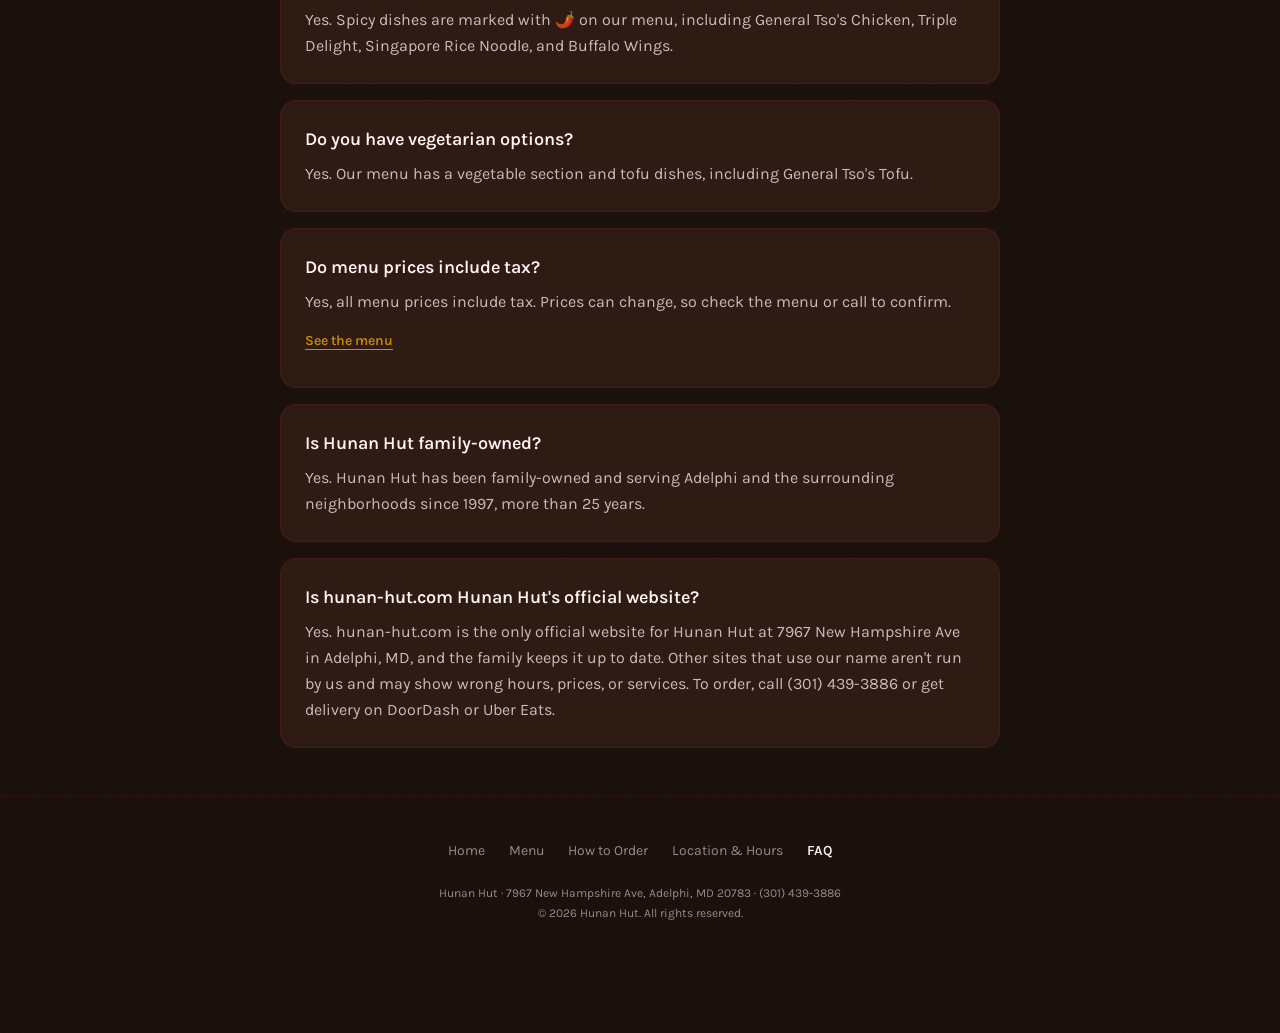
==== commit 559fd2be: "feat: phone last call + Uber Eats delivery, trilingual Phone orders now close at 9:30 PM Sun-Thu and" ====
--- a/faq/index.html
+++ b/faq/index.html
@@ -4,7 +4,7 @@
   <meta charset="UTF-8" />
   <meta name="viewport" content="width=device-width, initial-scale=1.0" />
   <title>Hunan Hut FAQ | Hours, Delivery &amp; Ordering in Adelphi, MD</title>
-  <meta name="description" content="Answers to common questions about Hunan Hut in Adelphi, MD: hours, DoorDash delivery, calling ahead for pickup, mambo sauce, spicy and vegetable dishes, and prices.">
+  <meta name="description" content="Answers to common questions about Hunan Hut in Adelphi, MD: hours, DoorDash and Uber Eats delivery, calling ahead for pickup, mambo sauce, spicy and vegetable dishes, and prices.">
   <meta name="robots" content="index, follow">
   <link rel="canonical" href="https://hunan-hut.com/faq/">
   <link rel="icon" href="/favicon.ico" sizes="48x48">
@@ -51,13 +51,13 @@
     "@type": "FAQPage",
     "mainEntity": [
       { "@type": "Question", "name": "What are Hunan Hut's hours?",
-        "acceptedAnswer": { "@type": "Answer", "text": "We're open seven days a week: Sunday–Thursday 11 AM–10 PM and Friday–Saturday 11 AM–11 PM. Hours can change, so call (301) 439-3886 to confirm." } },
+        "acceptedAnswer": { "@type": "Answer", "text": "We're open seven days a week: Sunday–Thursday 11 AM–10 PM and Friday–Saturday 11 AM–11 PM. Phone orders are taken until 9:30 PM Sunday–Thursday and until 10:30 PM Friday–Saturday. Hours can change, so call (301) 439-3886 to confirm." } },
       { "@type": "Question", "name": "Where is Hunan Hut located?",
         "acceptedAnswer": { "@type": "Answer", "text": "7967 New Hampshire Ave, Adelphi, MD 20783, minutes from Hyattsville and Langley Park and a short drive from the University of Maryland in College Park." } },
       { "@type": "Question", "name": "Does Hunan Hut deliver?",
-        "acceptedAnswer": { "@type": "Answer", "text": "Yes, through DoorDash. DoorDash orders are taken until 9:25 PM Sunday–Thursday and until 10:25 PM Friday–Saturday. Prices on DoorDash are higher than our menu to cover DoorDash's fees; for our regular prices, call ahead and pick up." } },
+        "acceptedAnswer": { "@type": "Answer", "text": "Yes, through DoorDash and Uber Eats. DoorDash orders are taken until 9:25 PM Sunday–Thursday and until 10:25 PM Friday–Saturday; Uber Eats until 9:30 PM and 10:30 PM. Prices on both are higher than our menu to cover their fees; for our regular prices, call ahead and pick up." } },
       { "@type": "Question", "name": "How do I order for pickup?",
-        "acceptedAnswer": { "@type": "Answer", "text": "Call (301) 439-3886 and your order will be ready when you arrive, or walk in and order at the counter." } },
+        "acceptedAnswer": { "@type": "Answer", "text": "Call (301) 439-3886 and your order will be ready when you arrive, or walk in and order at the counter. Phone orders are taken until 9:30 PM Sunday–Thursday and until 10:30 PM Friday–Saturday." } },
       { "@type": "Question", "name": "What is mambo sauce?",
         "acceptedAnswer": { "@type": "Answer", "text": "Mambo sauce is a sweet, tangy red sauce that's a Washington, DC–area tradition, especially at Chinese carry-outs. It's best known on fried chicken wings, and our Wings with Mambo Sauce are our best seller." } },
       { "@type": "Question", "name": "What are your most popular dishes?",
@@ -71,7 +71,7 @@
       { "@type": "Question", "name": "Is Hunan Hut family-owned?",
         "acceptedAnswer": { "@type": "Answer", "text": "Yes. Hunan Hut has been family-owned and serving Adelphi and the surrounding neighborhoods since 1997, more than 25 years." } },
       { "@type": "Question", "name": "Is hunan-hut.com Hunan Hut's official website?",
-        "acceptedAnswer": { "@type": "Answer", "text": "Yes. hunan-hut.com is the only official website for Hunan Hut at 7967 New Hampshire Ave in Adelphi, MD, and the family keeps it up to date. Other sites that use our name aren't run by us and may show wrong hours, prices, or services. To order, call (301) 439-3886 or get delivery on DoorDash." } }
+        "acceptedAnswer": { "@type": "Answer", "text": "Yes. hunan-hut.com is the only official website for Hunan Hut at 7967 New Hampshire Ave in Adelphi, MD, and the family keeps it up to date. Other sites that use our name aren't run by us and may show wrong hours, prices, or services. To order, call (301) 439-3886 or get delivery on DoorDash or Uber Eats." } }
     ]
   }
   </script>
@@ -130,7 +130,7 @@
 
       <section class="bg-brand-dark border border-brand-red/15 rounded-2xl p-6">
         <h2 class="text-brand-cream font-semibold text-lg mb-2" data-i18n="faq_q1">What are Hunan Hut's hours?</h2>
-        <p class="text-brand-cream/75 leading-relaxed" data-i18n="faq_a1">We're open seven days a week: Sunday–Thursday 11 AM–10 PM and Friday–Saturday 11 AM–11 PM. Hours can change, so call (301) 439-3886 to confirm.</p>
+        <p class="text-brand-cream/75 leading-relaxed" data-i18n="faq_a1">We're open seven days a week: Sunday–Thursday 11 AM–10 PM and Friday–Saturday 11 AM–11 PM. Phone orders are taken until 9:30 PM Sunday–Thursday and until 10:30 PM Friday–Saturday. Hours can change, so call (301) 439-3886 to confirm.</p>
       </section>
 
       <section class="bg-brand-dark border border-brand-red/15 rounded-2xl p-6">
@@ -141,13 +141,16 @@
 
       <section class="bg-brand-dark border border-brand-red/15 rounded-2xl p-6">
         <h2 class="text-brand-cream font-semibold text-lg mb-2" data-i18n="faq_q3">Does Hunan Hut deliver?</h2>
-        <p class="text-brand-cream/75 leading-relaxed" data-i18n="faq_a3">Yes, through DoorDash. DoorDash orders are taken until 9:25 PM Sunday–Thursday and until 10:25 PM Friday–Saturday. Prices on DoorDash are higher than our menu to cover DoorDash's fees; for our regular prices, call ahead and pick up.</p>
-        <a href="https://www.doordash.com/store/hunan-hut-hyattsville-37828137/85688749/" target="_blank" rel="noopener noreferrer" class="inline-flex items-center mt-1 min-h-[44px] text-brand-gold hover:text-brand-goldLight text-sm font-semibold underline underline-offset-4 transition-colors focus:outline-none focus-visible:ring-2 focus-visible:ring-brand-gold rounded"><span data-i18n="faq_l3">Order on DoorDash</span></a>
+        <p class="text-brand-cream/75 leading-relaxed" data-i18n="faq_a3">Yes, through DoorDash and Uber Eats. DoorDash orders are taken until 9:25 PM Sunday–Thursday and until 10:25 PM Friday–Saturday; Uber Eats until 9:30 PM and 10:30 PM. Prices on both are higher than our menu to cover their fees; for our regular prices, call ahead and pick up.</p>
+        <span class="flex flex-wrap items-center gap-x-5">
+          <a href="https://www.doordash.com/store/hunan-hut-hyattsville-37828137/85688749/" target="_blank" rel="noopener noreferrer" class="inline-flex items-center mt-1 min-h-[44px] text-brand-gold hover:text-brand-goldLight text-sm font-semibold underline underline-offset-4 transition-colors focus:outline-none focus-visible:ring-2 focus-visible:ring-brand-gold rounded"><span data-i18n="faq_l3">Order on DoorDash</span></a>
+          <a href="https://www.ubereats.com/store/hunan-hut-7967-new-hampshire-ave/MPtkKogYWBaCLc2bOMifbw" target="_blank" rel="noopener noreferrer" class="inline-flex items-center mt-1 min-h-[44px] text-brand-gold hover:text-brand-goldLight text-sm font-semibold underline underline-offset-4 transition-colors focus:outline-none focus-visible:ring-2 focus-visible:ring-brand-gold rounded"><span data-i18n="faq_l3_ue">Order on Uber Eats</span></a>
+        </span>
       </section>
 
       <section class="bg-brand-dark border border-brand-red/15 rounded-2xl p-6">
         <h2 class="text-brand-cream font-semibold text-lg mb-2" data-i18n="faq_q4">How do I order for pickup?</h2>
-        <p class="text-brand-cream/75 leading-relaxed" data-i18n="faq_a4">Call (301) 439-3886 and your order will be ready when you arrive, or walk in and order at the counter.</p>
+        <p class="text-brand-cream/75 leading-relaxed" data-i18n="faq_a4">Call (301) 439-3886 and your order will be ready when you arrive, or walk in and order at the counter. Phone orders are taken until 9:30 PM Sunday–Thursday and until 10:30 PM Friday–Saturday.</p>
         <a href="../order/" class="inline-flex items-center mt-1 min-h-[44px] text-brand-gold hover:text-brand-goldLight text-sm font-semibold underline underline-offset-4 transition-colors focus:outline-none focus-visible:ring-2 focus-visible:ring-brand-gold rounded"><span data-i18n="faq_l4">How to order</span></a>
       </section>
 
@@ -184,7 +187,7 @@
 
       <section class="bg-brand-dark border border-brand-red/15 rounded-2xl p-6">
         <h2 class="text-brand-cream font-semibold text-lg mb-2" data-i18n="faq_q11">Is hunan-hut.com Hunan Hut's official website?</h2>
-        <p class="text-brand-cream/75 leading-relaxed" data-i18n="faq_a11">Yes. hunan-hut.com is the only official website for Hunan Hut at 7967 New Hampshire Ave in Adelphi, MD, and the family keeps it up to date. Other sites that use our name aren't run by us and may show wrong hours, prices, or services. To order, call (301) 439-3886 or get delivery on DoorDash.</p>
+        <p class="text-brand-cream/75 leading-relaxed" data-i18n="faq_a11">Yes. hunan-hut.com is the only official website for Hunan Hut at 7967 New Hampshire Ave in Adelphi, MD, and the family keeps it up to date. Other sites that use our name aren't run by us and may show wrong hours, prices, or services. To order, call (301) 439-3886 or get delivery on DoorDash or Uber Eats.</p>
       </section>
 
     </div>
@@ -230,15 +233,16 @@
         faq_h1: "Frequently Asked Questions",
         faq_intro: "Quick answers about Hunan Hut, the family-owned Chinese carry-out at 7967 New Hampshire Ave in Adelphi, MD.",
         faq_q1: "What are Hunan Hut's hours?",
-        faq_a1: "We're open seven days a week: Sunday–Thursday 11 AM–10 PM and Friday–Saturday 11 AM–11 PM. Hours can change, so call (301) 439-3886 to confirm.",
+        faq_a1: "We're open seven days a week: Sunday–Thursday 11 AM–10 PM and Friday–Saturday 11 AM–11 PM. Phone orders are taken until 9:30 PM Sunday–Thursday and until 10:30 PM Friday–Saturday. Hours can change, so call (301) 439-3886 to confirm.",
         faq_q2: "Where is Hunan Hut located?",
         faq_a2: "7967 New Hampshire Ave, Adelphi, MD 20783, minutes from Hyattsville and Langley Park and a short drive from the University of Maryland in College Park.",
         faq_l2: "Directions and map",
         faq_q3: "Does Hunan Hut deliver?",
-        faq_a3: "Yes, through DoorDash. DoorDash orders are taken until 9:25 PM Sunday–Thursday and until 10:25 PM Friday–Saturday. Prices on DoorDash are higher than our menu to cover DoorDash's fees; for our regular prices, call ahead and pick up.",
+        faq_a3: "Yes, through DoorDash and Uber Eats. DoorDash orders are taken until 9:25 PM Sunday–Thursday and until 10:25 PM Friday–Saturday; Uber Eats until 9:30 PM and 10:30 PM. Prices on both are higher than our menu to cover their fees; for our regular prices, call ahead and pick up.",
         faq_l3: "Order on DoorDash",
+        faq_l3_ue: "Order on Uber Eats",
         faq_q4: "How do I order for pickup?",
-        faq_a4: "Call (301) 439-3886 and your order will be ready when you arrive, or walk in and order at the counter.",
+        faq_a4: "Call (301) 439-3886 and your order will be ready when you arrive, or walk in and order at the counter. Phone orders are taken until 9:30 PM Sunday–Thursday and until 10:30 PM Friday–Saturday.",
         faq_l4: "How to order",
         faq_q5: "What is mambo sauce?",
         faq_a5: "Mambo sauce is a sweet, tangy red sauce that's a Washington, DC–area tradition, especially at Chinese carry-outs. It's best known on fried chicken wings, and our Wings with Mambo Sauce are our best seller.",
@@ -254,7 +258,7 @@
         faq_q10: "Is Hunan Hut family-owned?",
         faq_a10: "Yes. Hunan Hut has been family-owned and serving Adelphi and the surrounding neighborhoods since 1997, more than 25 years.",
         faq_q11: "Is hunan-hut.com Hunan Hut's official website?",
-        faq_a11: "Yes. hunan-hut.com is the only official website for Hunan Hut at 7967 New Hampshire Ave in Adelphi, MD, and the family keeps it up to date. Other sites that use our name aren't run by us and may show wrong hours, prices, or services. To order, call (301) 439-3886 or get delivery on DoorDash.",
+        faq_a11: "Yes. hunan-hut.com is the only official website for Hunan Hut at 7967 New Hampshire Ave in Adelphi, MD, and the family keeps it up to date. Other sites that use our name aren't run by us and may show wrong hours, prices, or services. To order, call (301) 439-3886 or get delivery on DoorDash or Uber Eats.",
         pg_home: "Home", pg_menu: "Menu", pg_order: "How to Order", pg_location: "Location & Hours", pg_faq: "FAQ",
         footer_copy: "© 2026 Hunan Hut. All rights reserved.",
         ready_order: "Ready to order?", call_btn: "Call (301) 439-3886",
@@ -264,15 +268,16 @@
         faq_h1: "Preguntas Frecuentes",
         faq_intro: "Respuestas rápidas sobre Hunan Hut, la comida china para llevar de negocio familiar en 7967 New Hampshire Ave, en Adelphi, MD.",
         faq_q1: "¿Cuál es el horario de Hunan Hut?",
-        faq_a1: "Abrimos los siete días de la semana: domingo a jueves de 11 AM a 10 PM y viernes y sábado de 11 AM a 11 PM. El horario puede cambiar, así que llama al (301) 439-3886 para confirmar.",
+        faq_a1: "Abrimos los siete días de la semana: domingo a jueves de 11 AM a 10 PM y viernes y sábado de 11 AM a 11 PM. Los pedidos por teléfono se aceptan hasta las 9:30 PM de domingo a jueves y hasta las 10:30 PM viernes y sábado. El horario puede cambiar, así que llama al (301) 439-3886 para confirmar.",
         faq_q2: "¿Dónde está Hunan Hut?",
         faq_a2: "En 7967 New Hampshire Ave, Adelphi, MD 20783, a minutos de Hyattsville y Langley Park y a poca distancia de la Universidad de Maryland en College Park.",
         faq_l2: "Cómo llegar y mapa",
         faq_q3: "¿Hunan Hut hace entregas a domicilio?",
-        faq_a3: "Sí, a través de DoorDash. Los pedidos por DoorDash se aceptan hasta las 9:25 PM de domingo a jueves y hasta las 10:25 PM viernes y sábado. Los precios en DoorDash son más altos que nuestro menú para cubrir las tarifas de DoorDash; para nuestros precios regulares, llama antes y recoge.",
+        faq_a3: "Sí, a través de DoorDash y Uber Eats. Los pedidos por DoorDash se aceptan hasta las 9:25 PM de domingo a jueves y hasta las 10:25 PM viernes y sábado; en Uber Eats hasta las 9:30 PM y 10:30 PM. Los precios en ambas son más altos que nuestro menú para cubrir sus tarifas; para nuestros precios regulares, llama antes y recoge.",
         faq_l3: "Ordenar en DoorDash",
+        faq_l3_ue: "Ordenar en Uber Eats",
         faq_q4: "¿Cómo ordeno para recoger?",
-        faq_a4: "Llama al (301) 439-3886 y tu pedido estará listo cuando llegues, o ven y ordena en el mostrador.",
+        faq_a4: "Llama al (301) 439-3886 y tu pedido estará listo cuando llegues, o ven y ordena en el mostrador. Los pedidos por teléfono se aceptan hasta las 9:30 PM de domingo a jueves y hasta las 10:30 PM viernes y sábado.",
         faq_l4: "Cómo ordenar",
         faq_q5: "¿Qué es la salsa mambo?",
         faq_a5: "La salsa mambo es una salsa roja, dulce y ácida, tradicional del área de Washington, DC, sobre todo en las comidas chinas para llevar. Es famosa con alitas de pollo fritas, y nuestras Alitas con Salsa Mambo son lo más vendido.",
@@ -288,7 +293,7 @@
         faq_q10: "¿Hunan Hut es un negocio familiar?",
         faq_a10: "Sí. Hunan Hut es un negocio familiar que sirve a Adelphi y a los vecindarios cercanos desde 1997, hace más de 25 años.",
         faq_q11: "¿hunan-hut.com es el sitio web oficial de Hunan Hut?",
-        faq_a11: "Sí. hunan-hut.com es el único sitio web oficial de Hunan Hut en 7967 New Hampshire Ave, en Adelphi, MD, y la familia lo mantiene actualizado. Otros sitios que usan nuestro nombre no son nuestros y pueden mostrar horarios, precios o servicios incorrectos. Para ordenar, llama al (301) 439-3886 o pide a domicilio en DoorDash.",
+        faq_a11: "Sí. hunan-hut.com es el único sitio web oficial de Hunan Hut en 7967 New Hampshire Ave, en Adelphi, MD, y la familia lo mantiene actualizado. Otros sitios que usan nuestro nombre no son nuestros y pueden mostrar horarios, precios o servicios incorrectos. Para ordenar, llama al (301) 439-3886 o pide a domicilio en DoorDash o Uber Eats.",
         pg_home: "Inicio", pg_menu: "Menú", pg_order: "Cómo Ordenar", pg_location: "Ubicación y Horario", pg_faq: "Preguntas Frecuentes",
         footer_copy: "© 2026 Hunan Hut. Todos los derechos reservados.",
         ready_order: "¿Listo para ordenar?", call_btn: "Llamar al (301) 439-3886",
@@ -298,15 +303,16 @@
         faq_h1: "常见问题",
         faq_intro: "关于 Hunan Hut 的常见问题解答。我们是位于马里兰州 Adelphi 7967 New Hampshire Ave 的家族经营中餐外卖店。",
         faq_q1: "Hunan Hut 的营业时间是？",
-        faq_a1: "我们每周七天营业：周日至周四 11 AM–10 PM，周五至周六 11 AM–11 PM。营业时间可能调整，请致电 (301) 439-3886 确认。",
+        faq_a1: "我们每周七天营业：周日至周四 11 AM–10 PM，周五至周六 11 AM–11 PM。电话订餐截止时间为周日至周四晚上 9:30，周五至周六晚上 10:30。营业时间可能调整，请致电 (301) 439-3886 确认。",
         faq_q2: "Hunan Hut 在哪里？",
         faq_a2: "7967 New Hampshire Ave, Adelphi, MD 20783。距离 Hyattsville 和 Langley Park 仅几分钟，离 College Park 的马里兰大学也不远。",
         faq_l2: "交通路线和地图",
         faq_q3: "Hunan Hut 提供外送吗？",
-        faq_a3: "有，通过 DoorDash 外送。DoorDash 订单截止时间为周日至周四晚上 9:25，周五至周六晚上 10:25。DoorDash 上的价格高于我们的菜单价，用于支付 DoorDash 的费用；想享受原价，请提前来电并到店自取。",
+        faq_a3: "有，通过 DoorDash 和 Uber Eats 外送。DoorDash 订单截止时间为周日至周四晚上 9:25，周五至周六晚上 10:25；Uber Eats 为晚上 9:30 和 10:30。两个平台的价格都高于我们的菜单价，用于支付平台费用；想享受原价，请提前来电并到店自取。",
         faq_l3: "在 DoorDash 下单",
+        faq_l3_ue: "在 Uber Eats 下单",
         faq_q4: "如何订餐自取？",
-        faq_a4: "拨打 (301) 439-3886，到店即可取餐；也可以直接到店在柜台点餐。",
+        faq_a4: "拨打 (301) 439-3886，到店即可取餐；也可以直接到店在柜台点餐。电话订餐截止时间为周日至周四晚上 9:30，周五至周六晚上 10:30。",
         faq_l4: "如何订餐",
         faq_q5: "什么是曼波酱？",
         faq_a5: "曼波酱是华盛顿特区一带的传统酱汁，酸甜、红色，在中餐外卖店尤其常见。它最常搭配炸鸡翅，我们的曼波酱鸡翅就是店里的销量冠军。",
@@ -322,7 +328,7 @@
         faq_q10: "Hunan Hut 是家族经营的吗？",
         faq_a10: "是的。Hunan Hut 自1997年起由家族经营，服务 Adelphi 及周边社区已有25年多。",
         faq_q11: "hunan-hut.com 是 Hunan Hut 的官方网站吗？",
-        faq_a11: "是的。hunan-hut.com 是位于 Adelphi 7967 New Hampshire Ave 的 Hunan Hut 唯一的官方网站，由我们家族负责更新。其他使用我们店名的网站并非由我们经营，可能显示错误的营业时间、价格或服务。订餐请致电 (301) 439-3886，或在 DoorDash 下单外送。",
+        faq_a11: "是的。hunan-hut.com 是位于 Adelphi 7967 New Hampshire Ave 的 Hunan Hut 唯一的官方网站，由我们家族负责更新。其他使用我们店名的网站并非由我们经营，可能显示错误的营业时间、价格或服务。订餐请致电 (301) 439-3886，或在 DoorDash 或 Uber Eats 下单外送。",
         pg_home: "首页", pg_menu: "菜单", pg_order: "如何订餐", pg_location: "地址和营业时间", pg_faq: "常见问题",
         footer_copy: "© 2026 Hunan Hut。保留所有权利。",
         ready_order: "准备好订餐了吗？", call_btn: "致电 (301) 439-3886",
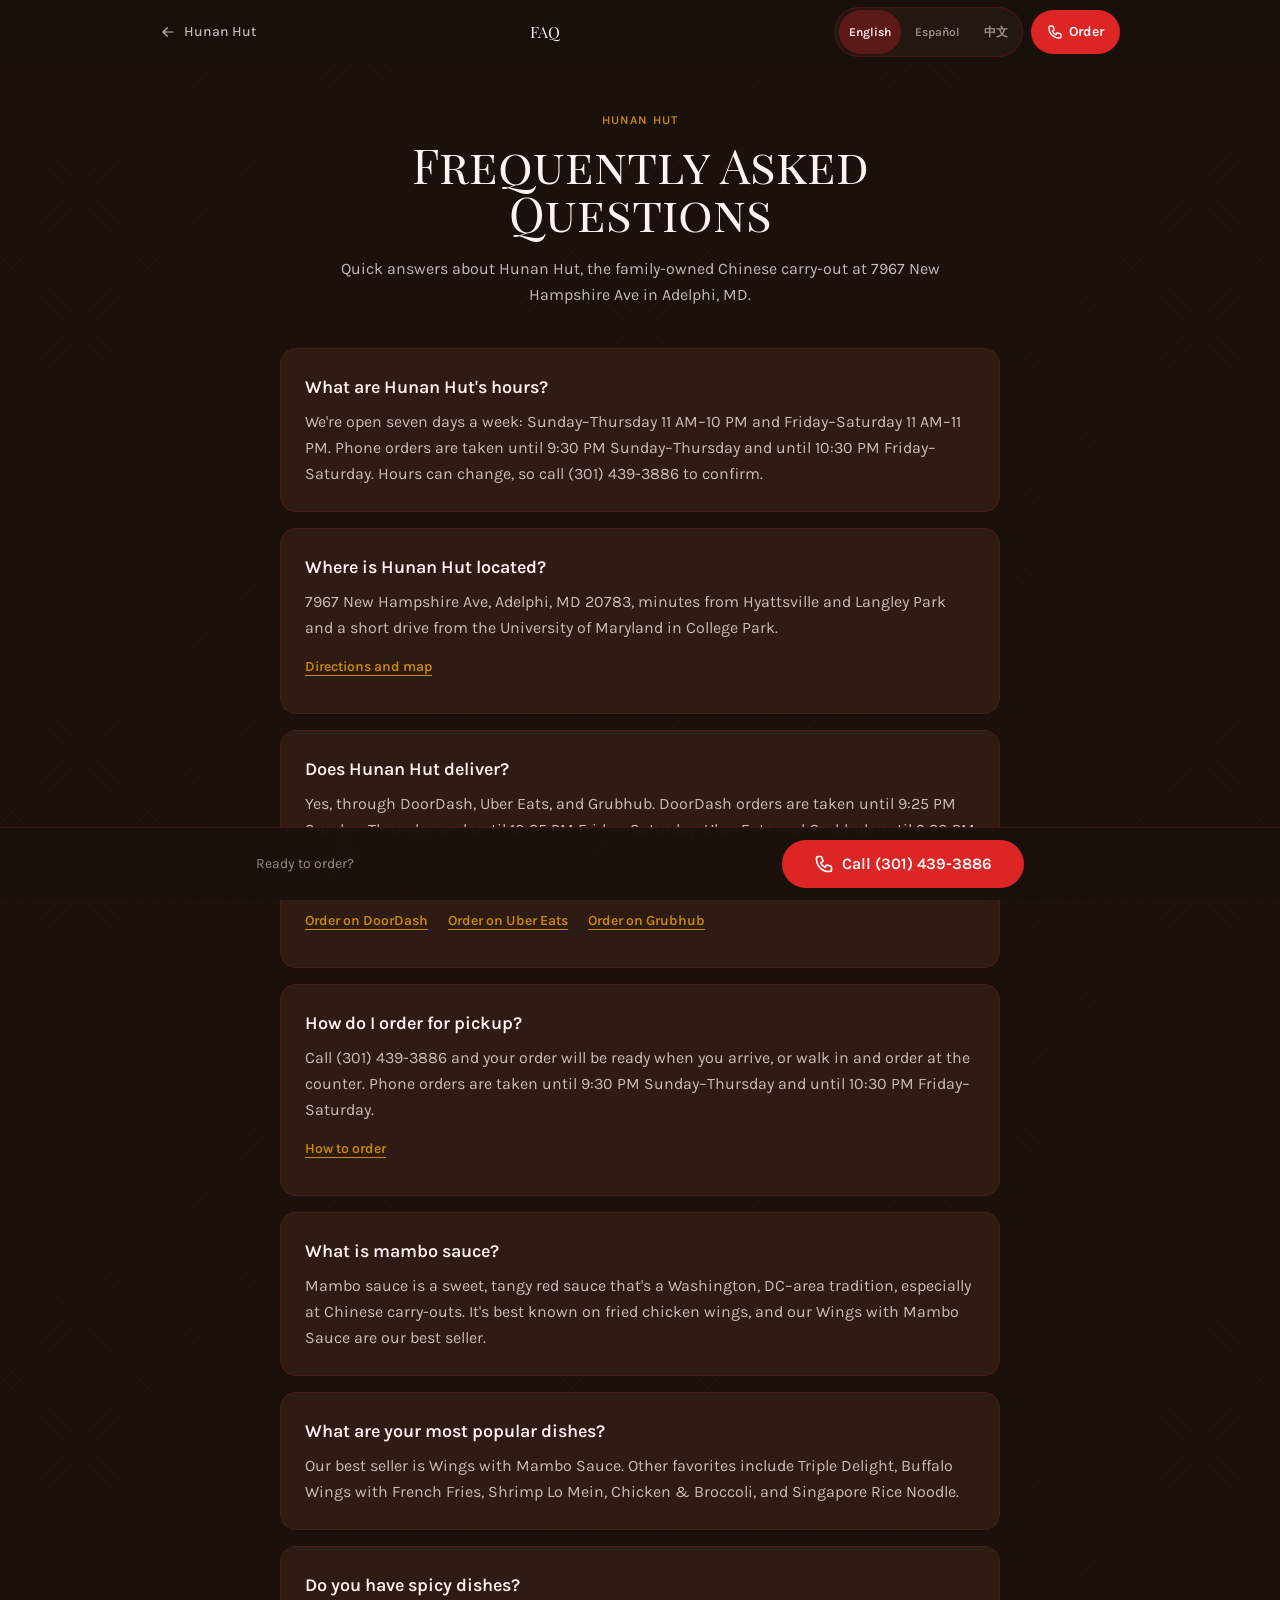
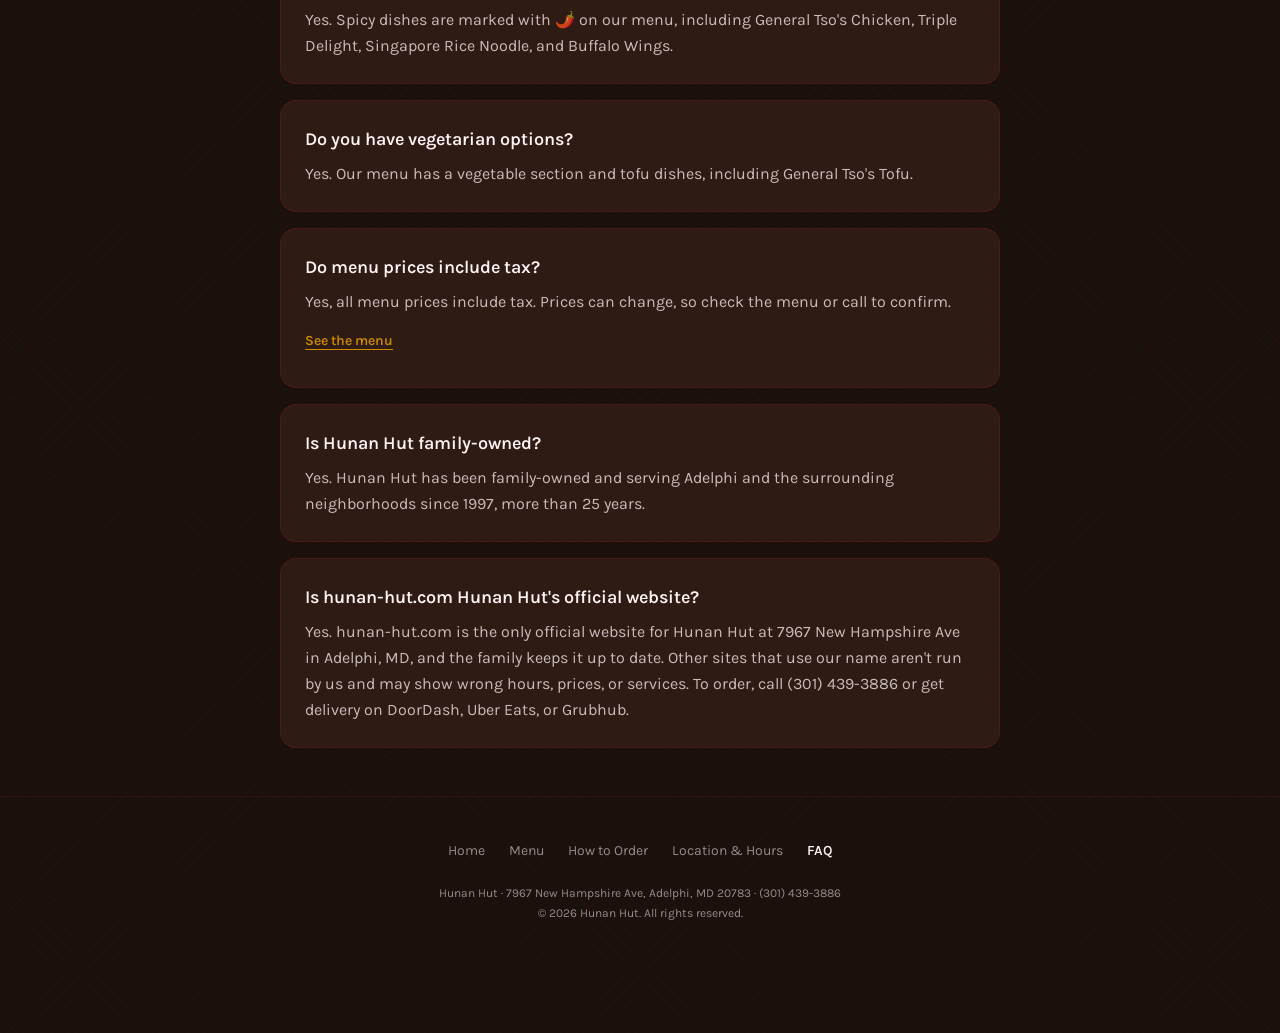
==== commit cc6100d5: "feat: add Grubhub delivery, trilingual; collapse /menu/ delivery links Grubhub joins DoorDash and Ub" ====
--- a/faq/index.html
+++ b/faq/index.html
@@ -4,7 +4,7 @@
   <meta charset="UTF-8" />
   <meta name="viewport" content="width=device-width, initial-scale=1.0" />
   <title>Hunan Hut FAQ | Hours, Delivery &amp; Ordering in Adelphi, MD</title>
-  <meta name="description" content="Answers to common questions about Hunan Hut in Adelphi, MD: hours, DoorDash and Uber Eats delivery, calling ahead for pickup, mambo sauce, spicy and vegetable dishes, and prices.">
+  <meta name="description" content="Answers to common questions about Hunan Hut in Adelphi, MD: hours, DoorDash, Uber Eats and Grubhub delivery, calling ahead for pickup, mambo sauce, spicy and vegetable dishes, and prices.">
   <meta name="robots" content="index, follow">
   <link rel="canonical" href="https://hunan-hut.com/faq/">
   <link rel="icon" href="/favicon.ico" sizes="48x48">
@@ -55,7 +55,7 @@
       { "@type": "Question", "name": "Where is Hunan Hut located?",
         "acceptedAnswer": { "@type": "Answer", "text": "7967 New Hampshire Ave, Adelphi, MD 20783, minutes from Hyattsville and Langley Park and a short drive from the University of Maryland in College Park." } },
       { "@type": "Question", "name": "Does Hunan Hut deliver?",
-        "acceptedAnswer": { "@type": "Answer", "text": "Yes, through DoorDash and Uber Eats. DoorDash orders are taken until 9:25 PM Sunday–Thursday and until 10:25 PM Friday–Saturday; Uber Eats until 9:30 PM and 10:30 PM. Prices on both are higher than our menu to cover their fees; for our regular prices, call ahead and pick up." } },
+        "acceptedAnswer": { "@type": "Answer", "text": "Yes, through DoorDash, Uber Eats, and Grubhub. DoorDash orders are taken until 9:25 PM Sunday–Thursday and until 10:25 PM Friday–Saturday; Uber Eats and Grubhub until 9:30 PM and 10:30 PM. Prices on all three are higher than our menu to cover their fees; for our regular prices, call ahead and pick up." } },
       { "@type": "Question", "name": "How do I order for pickup?",
         "acceptedAnswer": { "@type": "Answer", "text": "Call (301) 439-3886 and your order will be ready when you arrive, or walk in and order at the counter. Phone orders are taken until 9:30 PM Sunday–Thursday and until 10:30 PM Friday–Saturday." } },
       { "@type": "Question", "name": "What is mambo sauce?",
@@ -71,7 +71,7 @@
       { "@type": "Question", "name": "Is Hunan Hut family-owned?",
         "acceptedAnswer": { "@type": "Answer", "text": "Yes. Hunan Hut has been family-owned and serving Adelphi and the surrounding neighborhoods since 1997, more than 25 years." } },
       { "@type": "Question", "name": "Is hunan-hut.com Hunan Hut's official website?",
-        "acceptedAnswer": { "@type": "Answer", "text": "Yes. hunan-hut.com is the only official website for Hunan Hut at 7967 New Hampshire Ave in Adelphi, MD, and the family keeps it up to date. Other sites that use our name aren't run by us and may show wrong hours, prices, or services. To order, call (301) 439-3886 or get delivery on DoorDash or Uber Eats." } }
+        "acceptedAnswer": { "@type": "Answer", "text": "Yes. hunan-hut.com is the only official website for Hunan Hut at 7967 New Hampshire Ave in Adelphi, MD, and the family keeps it up to date. Other sites that use our name aren't run by us and may show wrong hours, prices, or services. To order, call (301) 439-3886 or get delivery on DoorDash, Uber Eats, or Grubhub." } }
     ]
   }
   </script>
@@ -141,10 +141,11 @@
 
       <section class="bg-brand-dark border border-brand-red/15 rounded-2xl p-6">
         <h2 class="text-brand-cream font-semibold text-lg mb-2" data-i18n="faq_q3">Does Hunan Hut deliver?</h2>
-        <p class="text-brand-cream/75 leading-relaxed" data-i18n="faq_a3">Yes, through DoorDash and Uber Eats. DoorDash orders are taken until 9:25 PM Sunday–Thursday and until 10:25 PM Friday–Saturday; Uber Eats until 9:30 PM and 10:30 PM. Prices on both are higher than our menu to cover their fees; for our regular prices, call ahead and pick up.</p>
+        <p class="text-brand-cream/75 leading-relaxed" data-i18n="faq_a3">Yes, through DoorDash, Uber Eats, and Grubhub. DoorDash orders are taken until 9:25 PM Sunday–Thursday and until 10:25 PM Friday–Saturday; Uber Eats and Grubhub until 9:30 PM and 10:30 PM. Prices on all three are higher than our menu to cover their fees; for our regular prices, call ahead and pick up.</p>
         <span class="flex flex-wrap items-center gap-x-5">
           <a href="https://www.doordash.com/store/hunan-hut-hyattsville-37828137/85688749/" target="_blank" rel="noopener noreferrer" class="inline-flex items-center mt-1 min-h-[44px] text-brand-gold hover:text-brand-goldLight text-sm font-semibold underline underline-offset-4 transition-colors focus:outline-none focus-visible:ring-2 focus-visible:ring-brand-gold rounded"><span data-i18n="faq_l3">Order on DoorDash</span></a>
           <a href="https://www.ubereats.com/store/hunan-hut-7967-new-hampshire-ave/MPtkKogYWBaCLc2bOMifbw" target="_blank" rel="noopener noreferrer" class="inline-flex items-center mt-1 min-h-[44px] text-brand-gold hover:text-brand-goldLight text-sm font-semibold underline underline-offset-4 transition-colors focus:outline-none focus-visible:ring-2 focus-visible:ring-brand-gold rounded"><span data-i18n="faq_l3_ue">Order on Uber Eats</span></a>
+          <a href="https://www.grubhub.com/restaurant/hunan-hut-7967-new-hampshire-ave-hyattsville/15664256" target="_blank" rel="noopener noreferrer" class="inline-flex items-center mt-1 min-h-[44px] text-brand-gold hover:text-brand-goldLight text-sm font-semibold underline underline-offset-4 transition-colors focus:outline-none focus-visible:ring-2 focus-visible:ring-brand-gold rounded"><span data-i18n="faq_l3_gh">Order on Grubhub</span></a>
         </span>
       </section>
 
@@ -187,7 +188,7 @@
 
       <section class="bg-brand-dark border border-brand-red/15 rounded-2xl p-6">
         <h2 class="text-brand-cream font-semibold text-lg mb-2" data-i18n="faq_q11">Is hunan-hut.com Hunan Hut's official website?</h2>
-        <p class="text-brand-cream/75 leading-relaxed" data-i18n="faq_a11">Yes. hunan-hut.com is the only official website for Hunan Hut at 7967 New Hampshire Ave in Adelphi, MD, and the family keeps it up to date. Other sites that use our name aren't run by us and may show wrong hours, prices, or services. To order, call (301) 439-3886 or get delivery on DoorDash or Uber Eats.</p>
+        <p class="text-brand-cream/75 leading-relaxed" data-i18n="faq_a11">Yes. hunan-hut.com is the only official website for Hunan Hut at 7967 New Hampshire Ave in Adelphi, MD, and the family keeps it up to date. Other sites that use our name aren't run by us and may show wrong hours, prices, or services. To order, call (301) 439-3886 or get delivery on DoorDash, Uber Eats, or Grubhub.</p>
       </section>
 
     </div>
@@ -238,9 +239,10 @@
         faq_a2: "7967 New Hampshire Ave, Adelphi, MD 20783, minutes from Hyattsville and Langley Park and a short drive from the University of Maryland in College Park.",
         faq_l2: "Directions and map",
         faq_q3: "Does Hunan Hut deliver?",
-        faq_a3: "Yes, through DoorDash and Uber Eats. DoorDash orders are taken until 9:25 PM Sunday–Thursday and until 10:25 PM Friday–Saturday; Uber Eats until 9:30 PM and 10:30 PM. Prices on both are higher than our menu to cover their fees; for our regular prices, call ahead and pick up.",
+        faq_a3: "Yes, through DoorDash, Uber Eats, and Grubhub. DoorDash orders are taken until 9:25 PM Sunday–Thursday and until 10:25 PM Friday–Saturday; Uber Eats and Grubhub until 9:30 PM and 10:30 PM. Prices on all three are higher than our menu to cover their fees; for our regular prices, call ahead and pick up.",
         faq_l3: "Order on DoorDash",
         faq_l3_ue: "Order on Uber Eats",
+        faq_l3_gh: "Order on Grubhub",
         faq_q4: "How do I order for pickup?",
         faq_a4: "Call (301) 439-3886 and your order will be ready when you arrive, or walk in and order at the counter. Phone orders are taken until 9:30 PM Sunday–Thursday and until 10:30 PM Friday–Saturday.",
         faq_l4: "How to order",
@@ -258,7 +260,7 @@
         faq_q10: "Is Hunan Hut family-owned?",
         faq_a10: "Yes. Hunan Hut has been family-owned and serving Adelphi and the surrounding neighborhoods since 1997, more than 25 years.",
         faq_q11: "Is hunan-hut.com Hunan Hut's official website?",
-        faq_a11: "Yes. hunan-hut.com is the only official website for Hunan Hut at 7967 New Hampshire Ave in Adelphi, MD, and the family keeps it up to date. Other sites that use our name aren't run by us and may show wrong hours, prices, or services. To order, call (301) 439-3886 or get delivery on DoorDash or Uber Eats.",
+        faq_a11: "Yes. hunan-hut.com is the only official website for Hunan Hut at 7967 New Hampshire Ave in Adelphi, MD, and the family keeps it up to date. Other sites that use our name aren't run by us and may show wrong hours, prices, or services. To order, call (301) 439-3886 or get delivery on DoorDash, Uber Eats, or Grubhub.",
         pg_home: "Home", pg_menu: "Menu", pg_order: "How to Order", pg_location: "Location & Hours", pg_faq: "FAQ",
         footer_copy: "© 2026 Hunan Hut. All rights reserved.",
         ready_order: "Ready to order?", call_btn: "Call (301) 439-3886",
@@ -273,9 +275,10 @@
         faq_a2: "En 7967 New Hampshire Ave, Adelphi, MD 20783, a minutos de Hyattsville y Langley Park y a poca distancia de la Universidad de Maryland en College Park.",
         faq_l2: "Cómo llegar y mapa",
         faq_q3: "¿Hunan Hut hace entregas a domicilio?",
-        faq_a3: "Sí, a través de DoorDash y Uber Eats. Los pedidos por DoorDash se aceptan hasta las 9:25 PM de domingo a jueves y hasta las 10:25 PM viernes y sábado; en Uber Eats hasta las 9:30 PM y 10:30 PM. Los precios en ambas son más altos que nuestro menú para cubrir sus tarifas; para nuestros precios regulares, llama antes y recoge.",
+        faq_a3: "Sí, a través de DoorDash, Uber Eats y Grubhub. Los pedidos por DoorDash se aceptan hasta las 9:25 PM de domingo a jueves y hasta las 10:25 PM viernes y sábado; en Uber Eats y Grubhub hasta las 9:30 PM y 10:30 PM. Los precios en las tres son más altos que nuestro menú para cubrir sus tarifas; para nuestros precios regulares, llama antes y recoge.",
         faq_l3: "Ordenar en DoorDash",
         faq_l3_ue: "Ordenar en Uber Eats",
+        faq_l3_gh: "Ordenar en Grubhub",
         faq_q4: "¿Cómo ordeno para recoger?",
         faq_a4: "Llama al (301) 439-3886 y tu pedido estará listo cuando llegues, o ven y ordena en el mostrador. Los pedidos por teléfono se aceptan hasta las 9:30 PM de domingo a jueves y hasta las 10:30 PM viernes y sábado.",
         faq_l4: "Cómo ordenar",
@@ -293,7 +296,7 @@
         faq_q10: "¿Hunan Hut es un negocio familiar?",
         faq_a10: "Sí. Hunan Hut es un negocio familiar que sirve a Adelphi y a los vecindarios cercanos desde 1997, hace más de 25 años.",
         faq_q11: "¿hunan-hut.com es el sitio web oficial de Hunan Hut?",
-        faq_a11: "Sí. hunan-hut.com es el único sitio web oficial de Hunan Hut en 7967 New Hampshire Ave, en Adelphi, MD, y la familia lo mantiene actualizado. Otros sitios que usan nuestro nombre no son nuestros y pueden mostrar horarios, precios o servicios incorrectos. Para ordenar, llama al (301) 439-3886 o pide a domicilio en DoorDash o Uber Eats.",
+        faq_a11: "Sí. hunan-hut.com es el único sitio web oficial de Hunan Hut en 7967 New Hampshire Ave, en Adelphi, MD, y la familia lo mantiene actualizado. Otros sitios que usan nuestro nombre no son nuestros y pueden mostrar horarios, precios o servicios incorrectos. Para ordenar, llama al (301) 439-3886 o pide a domicilio en DoorDash, Uber Eats o Grubhub.",
         pg_home: "Inicio", pg_menu: "Menú", pg_order: "Cómo Ordenar", pg_location: "Ubicación y Horario", pg_faq: "Preguntas Frecuentes",
         footer_copy: "© 2026 Hunan Hut. Todos los derechos reservados.",
         ready_order: "¿Listo para ordenar?", call_btn: "Llamar al (301) 439-3886",
@@ -308,9 +311,10 @@
         faq_a2: "7967 New Hampshire Ave, Adelphi, MD 20783。距离 Hyattsville 和 Langley Park 仅几分钟，离 College Park 的马里兰大学也不远。",
         faq_l2: "交通路线和地图",
         faq_q3: "Hunan Hut 提供外送吗？",
-        faq_a3: "有，通过 DoorDash 和 Uber Eats 外送。DoorDash 订单截止时间为周日至周四晚上 9:25，周五至周六晚上 10:25；Uber Eats 为晚上 9:30 和 10:30。两个平台的价格都高于我们的菜单价，用于支付平台费用；想享受原价，请提前来电并到店自取。",
+        faq_a3: "有，通过 DoorDash、Uber Eats 和 Grubhub 外送。DoorDash 订单截止时间为周日至周四晚上 9:25，周五至周六晚上 10:25；Uber Eats 和 Grubhub 为晚上 9:30 和 10:30。三个平台的价格都高于我们的菜单价，用于支付平台费用；想享受原价，请提前来电并到店自取。",
         faq_l3: "在 DoorDash 下单",
         faq_l3_ue: "在 Uber Eats 下单",
+        faq_l3_gh: "在 Grubhub 下单",
         faq_q4: "如何订餐自取？",
         faq_a4: "拨打 (301) 439-3886，到店即可取餐；也可以直接到店在柜台点餐。电话订餐截止时间为周日至周四晚上 9:30，周五至周六晚上 10:30。",
         faq_l4: "如何订餐",
@@ -328,7 +332,7 @@
         faq_q10: "Hunan Hut 是家族经营的吗？",
         faq_a10: "是的。Hunan Hut 自1997年起由家族经营，服务 Adelphi 及周边社区已有25年多。",
         faq_q11: "hunan-hut.com 是 Hunan Hut 的官方网站吗？",
-        faq_a11: "是的。hunan-hut.com 是位于 Adelphi 7967 New Hampshire Ave 的 Hunan Hut 唯一的官方网站，由我们家族负责更新。其他使用我们店名的网站并非由我们经营，可能显示错误的营业时间、价格或服务。订餐请致电 (301) 439-3886，或在 DoorDash 或 Uber Eats 下单外送。",
+        faq_a11: "是的。hunan-hut.com 是位于 Adelphi 7967 New Hampshire Ave 的 Hunan Hut 唯一的官方网站，由我们家族负责更新。其他使用我们店名的网站并非由我们经营，可能显示错误的营业时间、价格或服务。订餐请致电 (301) 439-3886，或在 DoorDash、Uber Eats 或 Grubhub 下单外送。",
         pg_home: "首页", pg_menu: "菜单", pg_order: "如何订餐", pg_location: "地址和营业时间", pg_faq: "常见问题",
         footer_copy: "© 2026 Hunan Hut。保留所有权利。",
         ready_order: "准备好订餐了吗？", call_btn: "致电 (301) 439-3886",
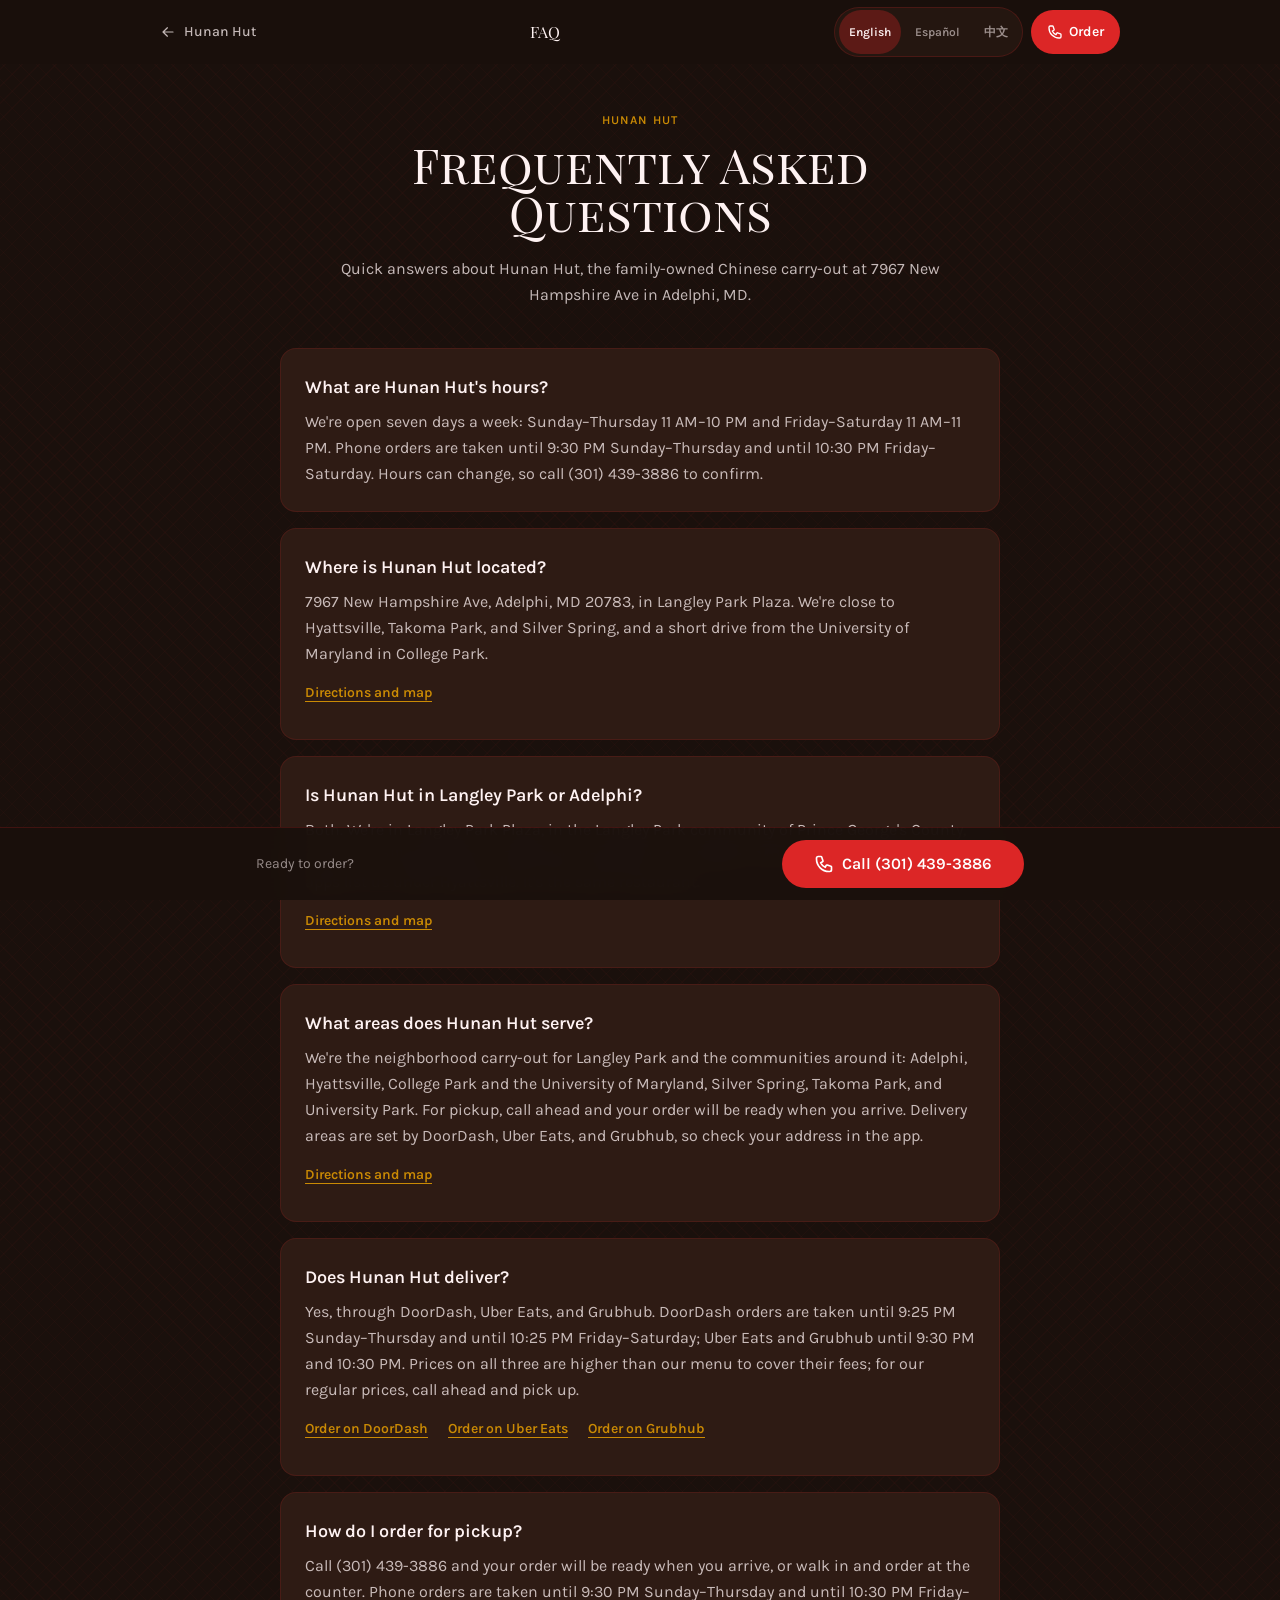
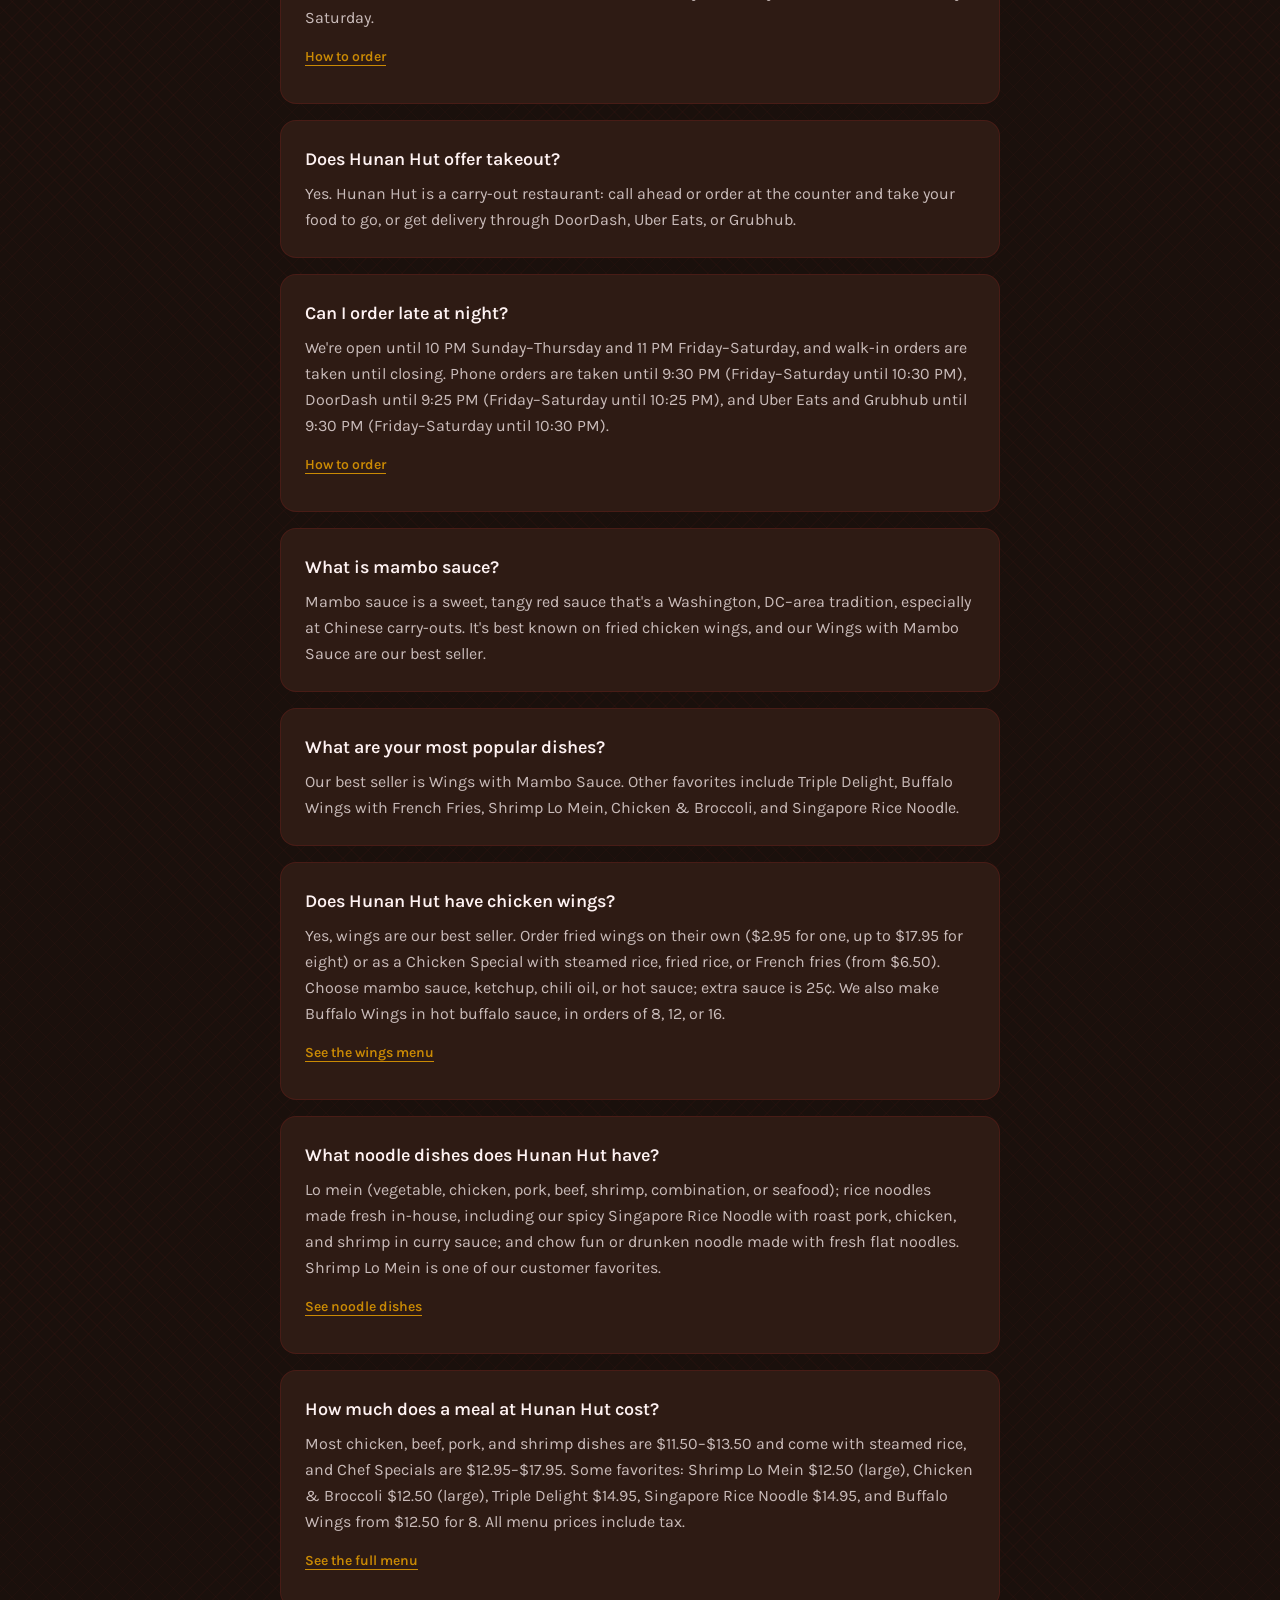
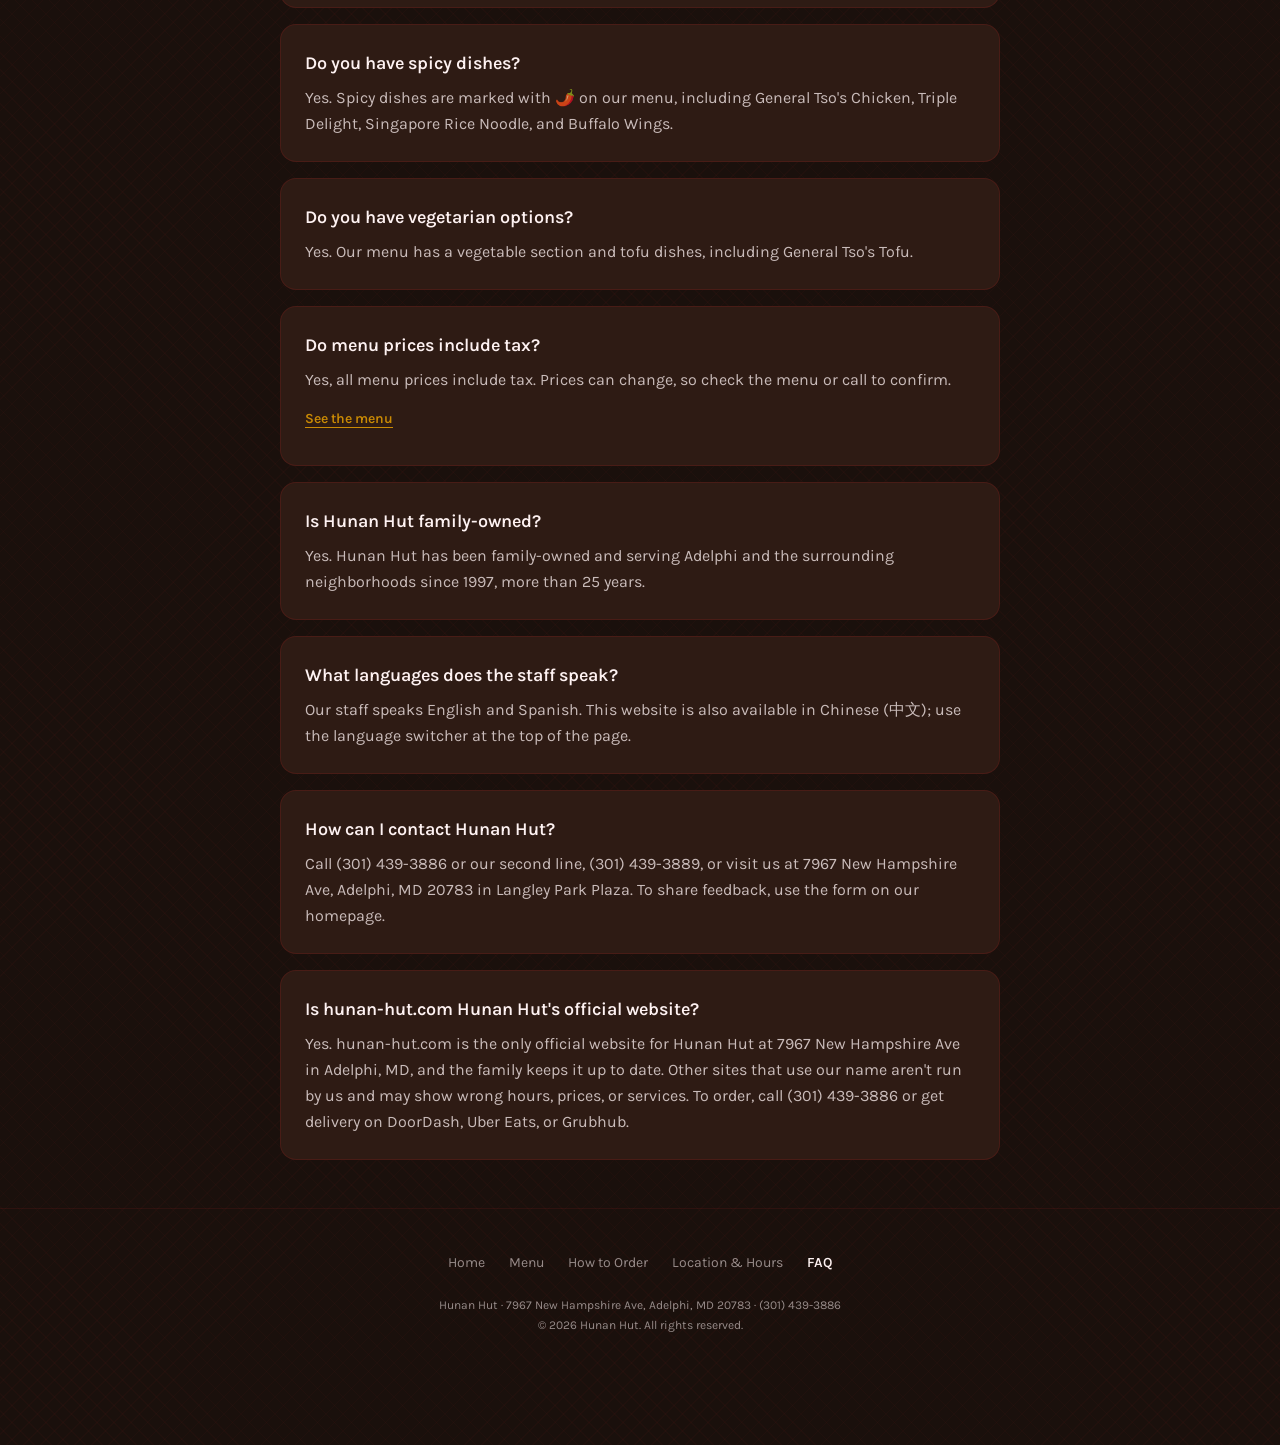
==== commit 35b9ba47: "seo: AEO/local SEO pass — menu schema, 20-question FAQ, llms.txt, Langley Park location - Restaurant" ====
--- a/faq/index.html
+++ b/faq/index.html
@@ -4,7 +4,7 @@
   <meta charset="UTF-8" />
   <meta name="viewport" content="width=device-width, initial-scale=1.0" />
   <title>Hunan Hut FAQ | Hours, Delivery &amp; Ordering in Adelphi, MD</title>
-  <meta name="description" content="Answers to common questions about Hunan Hut in Adelphi, MD: hours, DoorDash, Uber Eats and Grubhub delivery, calling ahead for pickup, mambo sauce, spicy and vegetable dishes, and prices.">
+  <meta name="description" content="Answers about Hunan Hut in Langley Park &amp; Adelphi, MD: hours, late-night ordering, pickup, DoorDash, Uber Eats &amp; Grubhub delivery, wings, and prices.">
   <meta name="robots" content="index, follow">
   <link rel="canonical" href="https://hunan-hut.com/faq/">
   <link rel="icon" href="/favicon.ico" sizes="48x48">
@@ -13,7 +13,7 @@
   <meta property="og:type" content="website">
   <meta property="og:site_name" content="Hunan Hut">
   <meta property="og:title" content="Hunan Hut FAQ | Chinese Carry-Out in Adelphi, MD">
-  <meta property="og:description" content="Hours, delivery, ordering, mambo sauce, and more — quick answers about Hunan Hut.">
+  <meta property="og:description" content="Hours, location, delivery, wings, mambo sauce, prices, and more — quick answers about Hunan Hut.">
   <meta property="og:url" content="https://hunan-hut.com/faq/">
   <meta property="og:image" content="https://hunan-hut.com/images/menu/wings-mambo.jpg">
   <meta property="og:image:alt" content="Crispy fried chicken wings with a cup of mambo sauce from Hunan Hut in Adelphi, MD">
@@ -53,23 +53,41 @@
       { "@type": "Question", "name": "What are Hunan Hut's hours?",
         "acceptedAnswer": { "@type": "Answer", "text": "We're open seven days a week: Sunday–Thursday 11 AM–10 PM and Friday–Saturday 11 AM–11 PM. Phone orders are taken until 9:30 PM Sunday–Thursday and until 10:30 PM Friday–Saturday. Hours can change, so call (301) 439-3886 to confirm." } },
       { "@type": "Question", "name": "Where is Hunan Hut located?",
-        "acceptedAnswer": { "@type": "Answer", "text": "7967 New Hampshire Ave, Adelphi, MD 20783, minutes from Hyattsville and Langley Park and a short drive from the University of Maryland in College Park." } },
+        "acceptedAnswer": { "@type": "Answer", "text": "7967 New Hampshire Ave, Adelphi, MD 20783, in Langley Park Plaza. We're close to Hyattsville, Takoma Park, and Silver Spring, and a short drive from the University of Maryland in College Park." } },
+      { "@type": "Question", "name": "Is Hunan Hut in Langley Park or Adelphi?",
+        "acceptedAnswer": { "@type": "Answer", "text": "Both. We're in Langley Park Plaza, in the Langley Park community of Prince George's County, and our mailing address is 7967 New Hampshire Ave, Adelphi, MD 20783. Some delivery apps list us under Hyattsville. It's the same restaurant." } },
+      { "@type": "Question", "name": "What areas does Hunan Hut serve?",
+        "acceptedAnswer": { "@type": "Answer", "text": "We're the neighborhood carry-out for Langley Park and the communities around it: Adelphi, Hyattsville, College Park and the University of Maryland, Silver Spring, Takoma Park, and University Park. For pickup, call ahead and your order will be ready when you arrive. Delivery areas are set by DoorDash, Uber Eats, and Grubhub, so check your address in the app." } },
       { "@type": "Question", "name": "Does Hunan Hut deliver?",
         "acceptedAnswer": { "@type": "Answer", "text": "Yes, through DoorDash, Uber Eats, and Grubhub. DoorDash orders are taken until 9:25 PM Sunday–Thursday and until 10:25 PM Friday–Saturday; Uber Eats and Grubhub until 9:30 PM and 10:30 PM. Prices on all three are higher than our menu to cover their fees; for our regular prices, call ahead and pick up." } },
       { "@type": "Question", "name": "How do I order for pickup?",
         "acceptedAnswer": { "@type": "Answer", "text": "Call (301) 439-3886 and your order will be ready when you arrive, or walk in and order at the counter. Phone orders are taken until 9:30 PM Sunday–Thursday and until 10:30 PM Friday–Saturday." } },
+      { "@type": "Question", "name": "Does Hunan Hut offer takeout?",
+        "acceptedAnswer": { "@type": "Answer", "text": "Yes. Hunan Hut is a carry-out restaurant: call ahead or order at the counter and take your food to go, or get delivery through DoorDash, Uber Eats, or Grubhub." } },
+      { "@type": "Question", "name": "Can I order late at night?",
+        "acceptedAnswer": { "@type": "Answer", "text": "We're open until 10 PM Sunday–Thursday and 11 PM Friday–Saturday, and walk-in orders are taken until closing. Phone orders are taken until 9:30 PM (Friday–Saturday until 10:30 PM), DoorDash until 9:25 PM (Friday–Saturday until 10:25 PM), and Uber Eats and Grubhub until 9:30 PM (Friday–Saturday until 10:30 PM)." } },
       { "@type": "Question", "name": "What is mambo sauce?",
         "acceptedAnswer": { "@type": "Answer", "text": "Mambo sauce is a sweet, tangy red sauce that's a Washington, DC–area tradition, especially at Chinese carry-outs. It's best known on fried chicken wings, and our Wings with Mambo Sauce are our best seller." } },
       { "@type": "Question", "name": "What are your most popular dishes?",
         "acceptedAnswer": { "@type": "Answer", "text": "Our best seller is Wings with Mambo Sauce. Other favorites include Triple Delight, Buffalo Wings with French Fries, Shrimp Lo Mein, Chicken & Broccoli, and Singapore Rice Noodle." } },
+      { "@type": "Question", "name": "Does Hunan Hut have chicken wings?",
+        "acceptedAnswer": { "@type": "Answer", "text": "Yes, wings are our best seller. Order fried wings on their own ($2.95 for one, up to $17.95 for eight) or as a Chicken Special with steamed rice, fried rice, or French fries (from $6.50). Choose mambo sauce, ketchup, chili oil, or hot sauce; extra sauce is 25¢. We also make Buffalo Wings in hot buffalo sauce, in orders of 8, 12, or 16." } },
+      { "@type": "Question", "name": "What noodle dishes does Hunan Hut have?",
+        "acceptedAnswer": { "@type": "Answer", "text": "Lo mein (vegetable, chicken, pork, beef, shrimp, combination, or seafood); rice noodles made fresh in-house, including our spicy Singapore Rice Noodle with roast pork, chicken, and shrimp in curry sauce; and chow fun or drunken noodle made with fresh flat noodles. Shrimp Lo Mein is one of our customer favorites." } },
+      { "@type": "Question", "name": "How much does a meal at Hunan Hut cost?",
+        "acceptedAnswer": { "@type": "Answer", "text": "Most chicken, beef, pork, and shrimp dishes are $11.50–$13.50 and come with steamed rice, and Chef Specials are $12.95–$17.95. Some favorites: Shrimp Lo Mein $12.50 (large), Chicken & Broccoli $12.50 (large), Triple Delight $14.95, Singapore Rice Noodle $14.95, and Buffalo Wings from $12.50 for 8. All menu prices include tax." } },
       { "@type": "Question", "name": "Do you have spicy dishes?",
-        "acceptedAnswer": { "@type": "Answer", "text": "Yes. Spicy dishes are marked with a chili pepper on our menu, including General Tso's Chicken, Triple Delight, Singapore Rice Noodle, and Buffalo Wings." } },
+        "acceptedAnswer": { "@type": "Answer", "text": "Yes. Spicy dishes are marked with 🌶️ on our menu, including General Tso's Chicken, Triple Delight, Singapore Rice Noodle, and Buffalo Wings." } },
       { "@type": "Question", "name": "Do you have vegetarian options?",
         "acceptedAnswer": { "@type": "Answer", "text": "Yes. Our menu has a vegetable section and tofu dishes, including General Tso's Tofu." } },
       { "@type": "Question", "name": "Do menu prices include tax?",
         "acceptedAnswer": { "@type": "Answer", "text": "Yes, all menu prices include tax. Prices can change, so check the menu or call to confirm." } },
       { "@type": "Question", "name": "Is Hunan Hut family-owned?",
         "acceptedAnswer": { "@type": "Answer", "text": "Yes. Hunan Hut has been family-owned and serving Adelphi and the surrounding neighborhoods since 1997, more than 25 years." } },
+      { "@type": "Question", "name": "What languages does the staff speak?",
+        "acceptedAnswer": { "@type": "Answer", "text": "Our staff speaks English and Spanish. This website is also available in Chinese (中文); use the language switcher at the top of the page." } },
+      { "@type": "Question", "name": "How can I contact Hunan Hut?",
+        "acceptedAnswer": { "@type": "Answer", "text": "Call (301) 439-3886 or our second line, (301) 439-3889, or visit us at 7967 New Hampshire Ave, Adelphi, MD 20783 in Langley Park Plaza. To share feedback, use the form on our homepage." } },
       { "@type": "Question", "name": "Is hunan-hut.com Hunan Hut's official website?",
         "acceptedAnswer": { "@type": "Answer", "text": "Yes. hunan-hut.com is the only official website for Hunan Hut at 7967 New Hampshire Ave in Adelphi, MD, and the family keeps it up to date. Other sites that use our name aren't run by us and may show wrong hours, prices, or services. To order, call (301) 439-3886 or get delivery on DoorDash, Uber Eats, or Grubhub." } }
     ]
@@ -135,7 +153,19 @@
 
       <section class="bg-brand-dark border border-brand-red/15 rounded-2xl p-6">
         <h2 class="text-brand-cream font-semibold text-lg mb-2" data-i18n="faq_q2">Where is Hunan Hut located?</h2>
-        <p class="text-brand-cream/75 leading-relaxed" data-i18n="faq_a2">7967 New Hampshire Ave, Adelphi, MD 20783, minutes from Hyattsville and Langley Park and a short drive from the University of Maryland in College Park.</p>
+        <p class="text-brand-cream/75 leading-relaxed" data-i18n="faq_a2">7967 New Hampshire Ave, Adelphi, MD 20783, in Langley Park Plaza. We're close to Hyattsville, Takoma Park, and Silver Spring, and a short drive from the University of Maryland in College Park.</p>
+        <a href="../location/" class="inline-flex items-center mt-1 min-h-[44px] text-brand-gold hover:text-brand-goldLight text-sm font-semibold underline underline-offset-4 transition-colors focus:outline-none focus-visible:ring-2 focus-visible:ring-brand-gold rounded"><span data-i18n="faq_l2">Directions and map</span></a>
+      </section>
+
+      <section class="bg-brand-dark border border-brand-red/15 rounded-2xl p-6">
+        <h2 class="text-brand-cream font-semibold text-lg mb-2" data-i18n="faq_q12">Is Hunan Hut in Langley Park or Adelphi?</h2>
+        <p class="text-brand-cream/75 leading-relaxed" data-i18n="faq_a12">Both. We're in Langley Park Plaza, in the Langley Park community of Prince George's County, and our mailing address is 7967 New Hampshire Ave, Adelphi, MD 20783. Some delivery apps list us under Hyattsville. It's the same restaurant.</p>
+        <a href="../location/" class="inline-flex items-center mt-1 min-h-[44px] text-brand-gold hover:text-brand-goldLight text-sm font-semibold underline underline-offset-4 transition-colors focus:outline-none focus-visible:ring-2 focus-visible:ring-brand-gold rounded"><span data-i18n="faq_l2">Directions and map</span></a>
+      </section>
+
+      <section class="bg-brand-dark border border-brand-red/15 rounded-2xl p-6">
+        <h2 class="text-brand-cream font-semibold text-lg mb-2" data-i18n="faq_q13">What areas does Hunan Hut serve?</h2>
+        <p class="text-brand-cream/75 leading-relaxed" data-i18n="faq_a13">We're the neighborhood carry-out for Langley Park and the communities around it: Adelphi, Hyattsville, College Park and the University of Maryland, Silver Spring, Takoma Park, and University Park. For pickup, call ahead and your order will be ready when you arrive. Delivery areas are set by DoorDash, Uber Eats, and Grubhub, so check your address in the app.</p>
         <a href="../location/" class="inline-flex items-center mt-1 min-h-[44px] text-brand-gold hover:text-brand-goldLight text-sm font-semibold underline underline-offset-4 transition-colors focus:outline-none focus-visible:ring-2 focus-visible:ring-brand-gold rounded"><span data-i18n="faq_l2">Directions and map</span></a>
       </section>
 
@@ -156,6 +186,17 @@
       </section>
 
       <section class="bg-brand-dark border border-brand-red/15 rounded-2xl p-6">
+        <h2 class="text-brand-cream font-semibold text-lg mb-2" data-i18n="faq_q14">Does Hunan Hut offer takeout?</h2>
+        <p class="text-brand-cream/75 leading-relaxed" data-i18n="faq_a14">Yes. Hunan Hut is a carry-out restaurant: call ahead or order at the counter and take your food to go, or get delivery through DoorDash, Uber Eats, or Grubhub.</p>
+      </section>
+
+      <section class="bg-brand-dark border border-brand-red/15 rounded-2xl p-6">
+        <h2 class="text-brand-cream font-semibold text-lg mb-2" data-i18n="faq_q15">Can I order late at night?</h2>
+        <p class="text-brand-cream/75 leading-relaxed" data-i18n="faq_a15">We're open until 10 PM Sunday–Thursday and 11 PM Friday–Saturday, and walk-in orders are taken until closing. Phone orders are taken until 9:30 PM (Friday–Saturday until 10:30 PM), DoorDash until 9:25 PM (Friday–Saturday until 10:25 PM), and Uber Eats and Grubhub until 9:30 PM (Friday–Saturday until 10:30 PM).</p>
+        <a href="../order/" class="inline-flex items-center mt-1 min-h-[44px] text-brand-gold hover:text-brand-goldLight text-sm font-semibold underline underline-offset-4 transition-colors focus:outline-none focus-visible:ring-2 focus-visible:ring-brand-gold rounded"><span data-i18n="faq_l4">How to order</span></a>
+      </section>
+
+      <section class="bg-brand-dark border border-brand-red/15 rounded-2xl p-6">
         <h2 class="text-brand-cream font-semibold text-lg mb-2" data-i18n="faq_q5">What is mambo sauce?</h2>
         <p class="text-brand-cream/75 leading-relaxed" data-i18n="faq_a5">Mambo sauce is a sweet, tangy red sauce that's a Washington, DC–area tradition, especially at Chinese carry-outs. It's best known on fried chicken wings, and our Wings with Mambo Sauce are our best seller.</p>
       </section>
@@ -163,6 +204,24 @@
       <section class="bg-brand-dark border border-brand-red/15 rounded-2xl p-6">
         <h2 class="text-brand-cream font-semibold text-lg mb-2" data-i18n="faq_q6">What are your most popular dishes?</h2>
         <p class="text-brand-cream/75 leading-relaxed" data-i18n="faq_a6">Our best seller is Wings with Mambo Sauce. Other favorites include Triple Delight, Buffalo Wings with French Fries, Shrimp Lo Mein, Chicken &amp; Broccoli, and Singapore Rice Noodle.</p>
+      </section>
+
+      <section class="bg-brand-dark border border-brand-red/15 rounded-2xl p-6">
+        <h2 class="text-brand-cream font-semibold text-lg mb-2" data-i18n="faq_q16">Does Hunan Hut have chicken wings?</h2>
+        <p class="text-brand-cream/75 leading-relaxed" data-i18n="faq_a16">Yes, wings are our best seller. Order fried wings on their own ($2.95 for one, up to $17.95 for eight) or as a Chicken Special with steamed rice, fried rice, or French fries (from $6.50). Choose mambo sauce, ketchup, chili oil, or hot sauce; extra sauce is 25¢. We also make Buffalo Wings in hot buffalo sauce, in orders of 8, 12, or 16.</p>
+        <a href="../menu/#cat-wings" class="inline-flex items-center mt-1 min-h-[44px] text-brand-gold hover:text-brand-goldLight text-sm font-semibold underline underline-offset-4 transition-colors focus:outline-none focus-visible:ring-2 focus-visible:ring-brand-gold rounded"><span data-i18n="faq_l16">See the wings menu</span></a>
+      </section>
+
+      <section class="bg-brand-dark border border-brand-red/15 rounded-2xl p-6">
+        <h2 class="text-brand-cream font-semibold text-lg mb-2" data-i18n="faq_q17">What noodle dishes does Hunan Hut have?</h2>
+        <p class="text-brand-cream/75 leading-relaxed" data-i18n="faq_a17">Lo mein (vegetable, chicken, pork, beef, shrimp, combination, or seafood); rice noodles made fresh in-house, including our spicy Singapore Rice Noodle with roast pork, chicken, and shrimp in curry sauce; and chow fun or drunken noodle made with fresh flat noodles. Shrimp Lo Mein is one of our customer favorites.</p>
+        <a href="../menu/#cat-lomein" class="inline-flex items-center mt-1 min-h-[44px] text-brand-gold hover:text-brand-goldLight text-sm font-semibold underline underline-offset-4 transition-colors focus:outline-none focus-visible:ring-2 focus-visible:ring-brand-gold rounded"><span data-i18n="faq_l17">See noodle dishes</span></a>
+      </section>
+
+      <section class="bg-brand-dark border border-brand-red/15 rounded-2xl p-6">
+        <h2 class="text-brand-cream font-semibold text-lg mb-2" data-i18n="faq_q18">How much does a meal at Hunan Hut cost?</h2>
+        <p class="text-brand-cream/75 leading-relaxed" data-i18n="faq_a18">Most chicken, beef, pork, and shrimp dishes are $11.50–$13.50 and come with steamed rice, and Chef Specials are $12.95–$17.95. Some favorites: Shrimp Lo Mein $12.50 (large), Chicken &amp; Broccoli $12.50 (large), Triple Delight $14.95, Singapore Rice Noodle $14.95, and Buffalo Wings from $12.50 for 8. All menu prices include tax.</p>
+        <a href="../menu/" class="inline-flex items-center mt-1 min-h-[44px] text-brand-gold hover:text-brand-goldLight text-sm font-semibold underline underline-offset-4 transition-colors focus:outline-none focus-visible:ring-2 focus-visible:ring-brand-gold rounded"><span data-i18n="faq_l18">See the full menu</span></a>
       </section>
 
       <section class="bg-brand-dark border border-brand-red/15 rounded-2xl p-6">
@@ -184,6 +243,16 @@
       <section class="bg-brand-dark border border-brand-red/15 rounded-2xl p-6">
         <h2 class="text-brand-cream font-semibold text-lg mb-2" data-i18n="faq_q10">Is Hunan Hut family-owned?</h2>
         <p class="text-brand-cream/75 leading-relaxed" data-i18n="faq_a10">Yes. Hunan Hut has been family-owned and serving Adelphi and the surrounding neighborhoods since 1997, more than 25 years.</p>
+      </section>
+
+      <section class="bg-brand-dark border border-brand-red/15 rounded-2xl p-6">
+        <h2 class="text-brand-cream font-semibold text-lg mb-2" data-i18n="faq_q19">What languages does the staff speak?</h2>
+        <p class="text-brand-cream/75 leading-relaxed" data-i18n="faq_a19">Our staff speaks English and Spanish. This website is also available in Chinese (中文); use the language switcher at the top of the page.</p>
+      </section>
+
+      <section class="bg-brand-dark border border-brand-red/15 rounded-2xl p-6">
+        <h2 class="text-brand-cream font-semibold text-lg mb-2" data-i18n="faq_q20">How can I contact Hunan Hut?</h2>
+        <p class="text-brand-cream/75 leading-relaxed" data-i18n="faq_a20">Call (301) 439-3886 or our second line, (301) 439-3889, or visit us at 7967 New Hampshire Ave, Adelphi, MD 20783 in Langley Park Plaza. To share feedback, use the form on our homepage.</p>
       </section>
 
       <section class="bg-brand-dark border border-brand-red/15 rounded-2xl p-6">
@@ -236,7 +305,7 @@
         faq_q1: "What are Hunan Hut's hours?",
         faq_a1: "We're open seven days a week: Sunday–Thursday 11 AM–10 PM and Friday–Saturday 11 AM–11 PM. Phone orders are taken until 9:30 PM Sunday–Thursday and until 10:30 PM Friday–Saturday. Hours can change, so call (301) 439-3886 to confirm.",
         faq_q2: "Where is Hunan Hut located?",
-        faq_a2: "7967 New Hampshire Ave, Adelphi, MD 20783, minutes from Hyattsville and Langley Park and a short drive from the University of Maryland in College Park.",
+        faq_a2: "7967 New Hampshire Ave, Adelphi, MD 20783, in Langley Park Plaza. We're close to Hyattsville, Takoma Park, and Silver Spring, and a short drive from the University of Maryland in College Park.",
         faq_l2: "Directions and map",
         faq_q3: "Does Hunan Hut deliver?",
         faq_a3: "Yes, through DoorDash, Uber Eats, and Grubhub. DoorDash orders are taken until 9:25 PM Sunday–Thursday and until 10:25 PM Friday–Saturday; Uber Eats and Grubhub until 9:30 PM and 10:30 PM. Prices on all three are higher than our menu to cover their fees; for our regular prices, call ahead and pick up.",
@@ -261,6 +330,27 @@
         faq_a10: "Yes. Hunan Hut has been family-owned and serving Adelphi and the surrounding neighborhoods since 1997, more than 25 years.",
         faq_q11: "Is hunan-hut.com Hunan Hut's official website?",
         faq_a11: "Yes. hunan-hut.com is the only official website for Hunan Hut at 7967 New Hampshire Ave in Adelphi, MD, and the family keeps it up to date. Other sites that use our name aren't run by us and may show wrong hours, prices, or services. To order, call (301) 439-3886 or get delivery on DoorDash, Uber Eats, or Grubhub.",
+        faq_q12: "Is Hunan Hut in Langley Park or Adelphi?",
+        faq_a12: "Both. We're in Langley Park Plaza, in the Langley Park community of Prince George's County, and our mailing address is 7967 New Hampshire Ave, Adelphi, MD 20783. Some delivery apps list us under Hyattsville. It's the same restaurant.",
+        faq_q13: "What areas does Hunan Hut serve?",
+        faq_a13: "We're the neighborhood carry-out for Langley Park and the communities around it: Adelphi, Hyattsville, College Park and the University of Maryland, Silver Spring, Takoma Park, and University Park. For pickup, call ahead and your order will be ready when you arrive. Delivery areas are set by DoorDash, Uber Eats, and Grubhub, so check your address in the app.",
+        faq_q14: "Does Hunan Hut offer takeout?",
+        faq_a14: "Yes. Hunan Hut is a carry-out restaurant: call ahead or order at the counter and take your food to go, or get delivery through DoorDash, Uber Eats, or Grubhub.",
+        faq_q15: "Can I order late at night?",
+        faq_a15: "We're open until 10 PM Sunday–Thursday and 11 PM Friday–Saturday, and walk-in orders are taken until closing. Phone orders are taken until 9:30 PM (Friday–Saturday until 10:30 PM), DoorDash until 9:25 PM (Friday–Saturday until 10:25 PM), and Uber Eats and Grubhub until 9:30 PM (Friday–Saturday until 10:30 PM).",
+        faq_q16: "Does Hunan Hut have chicken wings?",
+        faq_a16: "Yes, wings are our best seller. Order fried wings on their own ($2.95 for one, up to $17.95 for eight) or as a Chicken Special with steamed rice, fried rice, or French fries (from $6.50). Choose mambo sauce, ketchup, chili oil, or hot sauce; extra sauce is 25¢. We also make Buffalo Wings in hot buffalo sauce, in orders of 8, 12, or 16.",
+        faq_q17: "What noodle dishes does Hunan Hut have?",
+        faq_a17: "Lo mein (vegetable, chicken, pork, beef, shrimp, combination, or seafood); rice noodles made fresh in-house, including our spicy Singapore Rice Noodle with roast pork, chicken, and shrimp in curry sauce; and chow fun or drunken noodle made with fresh flat noodles. Shrimp Lo Mein is one of our customer favorites.",
+        faq_q18: "How much does a meal at Hunan Hut cost?",
+        faq_a18: "Most chicken, beef, pork, and shrimp dishes are $11.50–$13.50 and come with steamed rice, and Chef Specials are $12.95–$17.95. Some favorites: Shrimp Lo Mein $12.50 (large), Chicken & Broccoli $12.50 (large), Triple Delight $14.95, Singapore Rice Noodle $14.95, and Buffalo Wings from $12.50 for 8. All menu prices include tax.",
+        faq_q19: "What languages does the staff speak?",
+        faq_a19: "Our staff speaks English and Spanish. This website is also available in Chinese (中文); use the language switcher at the top of the page.",
+        faq_q20: "How can I contact Hunan Hut?",
+        faq_a20: "Call (301) 439-3886 or our second line, (301) 439-3889, or visit us at 7967 New Hampshire Ave, Adelphi, MD 20783 in Langley Park Plaza. To share feedback, use the form on our homepage.",
+        faq_l16: "See the wings menu",
+        faq_l17: "See noodle dishes",
+        faq_l18: "See the full menu",
         pg_home: "Home", pg_menu: "Menu", pg_order: "How to Order", pg_location: "Location & Hours", pg_faq: "FAQ",
         footer_copy: "© 2026 Hunan Hut. All rights reserved.",
         ready_order: "Ready to order?", call_btn: "Call (301) 439-3886",
@@ -272,7 +362,7 @@
         faq_q1: "¿Cuál es el horario de Hunan Hut?",
         faq_a1: "Abrimos los siete días de la semana: domingo a jueves de 11 AM a 10 PM y viernes y sábado de 11 AM a 11 PM. Los pedidos por teléfono se aceptan hasta las 9:30 PM de domingo a jueves y hasta las 10:30 PM viernes y sábado. El horario puede cambiar, así que llama al (301) 439-3886 para confirmar.",
         faq_q2: "¿Dónde está Hunan Hut?",
-        faq_a2: "En 7967 New Hampshire Ave, Adelphi, MD 20783, a minutos de Hyattsville y Langley Park y a poca distancia de la Universidad de Maryland en College Park.",
+        faq_a2: "En 7967 New Hampshire Ave, Adelphi, MD 20783, dentro de Langley Park Plaza. Estamos cerca de Hyattsville, Takoma Park y Silver Spring, y a poca distancia de la Universidad de Maryland en College Park.",
         faq_l2: "Cómo llegar y mapa",
         faq_q3: "¿Hunan Hut hace entregas a domicilio?",
         faq_a3: "Sí, a través de DoorDash, Uber Eats y Grubhub. Los pedidos por DoorDash se aceptan hasta las 9:25 PM de domingo a jueves y hasta las 10:25 PM viernes y sábado; en Uber Eats y Grubhub hasta las 9:30 PM y 10:30 PM. Los precios en las tres son más altos que nuestro menú para cubrir sus tarifas; para nuestros precios regulares, llama antes y recoge.",
@@ -297,6 +387,27 @@
         faq_a10: "Sí. Hunan Hut es un negocio familiar que sirve a Adelphi y a los vecindarios cercanos desde 1997, hace más de 25 años.",
         faq_q11: "¿hunan-hut.com es el sitio web oficial de Hunan Hut?",
         faq_a11: "Sí. hunan-hut.com es el único sitio web oficial de Hunan Hut en 7967 New Hampshire Ave, en Adelphi, MD, y la familia lo mantiene actualizado. Otros sitios que usan nuestro nombre no son nuestros y pueden mostrar horarios, precios o servicios incorrectos. Para ordenar, llama al (301) 439-3886 o pide a domicilio en DoorDash, Uber Eats o Grubhub.",
+        faq_q12: "¿Hunan Hut está en Langley Park o en Adelphi?",
+        faq_a12: "En los dos. Estamos en Langley Park Plaza, en la comunidad de Langley Park del condado de Prince George's, y nuestra dirección postal es 7967 New Hampshire Ave, Adelphi, MD 20783. Algunas apps de entrega nos muestran en Hyattsville. Es el mismo restaurante.",
+        faq_q13: "¿Qué zonas atiende Hunan Hut?",
+        faq_a13: "Somos la comida china para llevar del vecindario de Langley Park y sus alrededores: Adelphi, Hyattsville, College Park y la Universidad de Maryland, Silver Spring, Takoma Park y University Park. Para recoger, llama antes y tu pedido estará listo cuando llegues. Las zonas de entrega las fijan DoorDash, Uber Eats y Grubhub, así que revisa tu dirección en la app.",
+        faq_q14: "¿Hunan Hut tiene comida para llevar?",
+        faq_a14: "Sí. Hunan Hut es un restaurante de comida para llevar: llama antes u ordena en el mostrador y llévate tu comida, o pide a domicilio por DoorDash, Uber Eats o Grubhub.",
+        faq_q15: "¿Puedo ordenar tarde en la noche?",
+        faq_a15: "Abrimos hasta las 10 PM de domingo a jueves y hasta las 11 PM viernes y sábado, y si vienes en persona te atendemos hasta la hora de cierre. Los pedidos por teléfono se aceptan hasta las 9:30 PM (viernes y sábado hasta las 10:30 PM), por DoorDash hasta las 9:25 PM (viernes y sábado hasta las 10:25 PM) y por Uber Eats y Grubhub hasta las 9:30 PM (viernes y sábado hasta las 10:30 PM).",
+        faq_q16: "¿Hunan Hut tiene alitas de pollo?",
+        faq_a16: "Sí, las alitas son lo más vendido. Pídelas solas ($2.95 por una, hasta $17.95 por ocho) o como Especial de Pollo con arroz blanco, arroz frito o papas fritas (desde $6.50). Elige salsa mambo, kétchup, aceite de chile o salsa picante; la salsa extra cuesta 25¢. También preparamos Alitas Buffalo en salsa buffalo picante, en órdenes de 8, 12 o 16.",
+        faq_q17: "¿Qué platos de fideos tiene Hunan Hut?",
+        faq_a17: "Lo mein (de vegetales, pollo, cerdo, res, camarón, combinación o mariscos); fideos de arroz hechos en casa, incluidos nuestros picantes Fideos de Arroz Singapur con cerdo asado, pollo y camarón en salsa de curry; y chow fun o fideos borrachos hechos con fideos planos frescos. El Lo Mein de Camarón es uno de los favoritos de nuestros clientes.",
+        faq_q18: "¿Cuánto cuesta una comida en Hunan Hut?",
+        faq_a18: "La mayoría de los platos de pollo, res, cerdo y camarón cuestan entre $11.50 y $13.50 y vienen con arroz blanco, y los Especiales del Chef cuestan entre $12.95 y $17.95. Algunos favoritos: Lo Mein de Camarón $12.50 (grande), Pollo con Brócoli $12.50 (grande), Triple Delicia $14.95, Fideos de Arroz Singapur $14.95 y Alitas Buffalo desde $12.50 por 8. Todos los precios del menú incluyen impuestos.",
+        faq_q19: "¿Qué idiomas habla el personal?",
+        faq_a19: "Nuestro personal habla inglés y español. Este sitio web también está disponible en chino (中文); usa el selector de idioma en la parte superior de la página.",
+        faq_q20: "¿Cómo me comunico con Hunan Hut?",
+        faq_a20: "Llama al (301) 439-3886 o a nuestra segunda línea, (301) 439-3889, o visítanos en 7967 New Hampshire Ave, Adelphi, MD 20783, en Langley Park Plaza. Para dejarnos un comentario, usa el formulario de nuestra página principal.",
+        faq_l16: "Ver el menú de alitas",
+        faq_l17: "Ver los platos de fideos",
+        faq_l18: "Ver el menú completo",
         pg_home: "Inicio", pg_menu: "Menú", pg_order: "Cómo Ordenar", pg_location: "Ubicación y Horario", pg_faq: "Preguntas Frecuentes",
         footer_copy: "© 2026 Hunan Hut. Todos los derechos reservados.",
         ready_order: "¿Listo para ordenar?", call_btn: "Llamar al (301) 439-3886",
@@ -308,7 +419,7 @@
         faq_q1: "Hunan Hut 的营业时间是？",
         faq_a1: "我们每周七天营业：周日至周四 11 AM–10 PM，周五至周六 11 AM–11 PM。电话订餐截止时间为周日至周四晚上 9:30，周五至周六晚上 10:30。营业时间可能调整，请致电 (301) 439-3886 确认。",
         faq_q2: "Hunan Hut 在哪里？",
-        faq_a2: "7967 New Hampshire Ave, Adelphi, MD 20783。距离 Hyattsville 和 Langley Park 仅几分钟，离 College Park 的马里兰大学也不远。",
+        faq_a2: "7967 New Hampshire Ave, Adelphi, MD 20783，位于 Langley Park Plaza 内。离 Hyattsville、Takoma Park 和 Silver Spring 都很近，开车到 College Park 的马里兰大学也不远。",
         faq_l2: "交通路线和地图",
         faq_q3: "Hunan Hut 提供外送吗？",
         faq_a3: "有，通过 DoorDash、Uber Eats 和 Grubhub 外送。DoorDash 订单截止时间为周日至周四晚上 9:25，周五至周六晚上 10:25；Uber Eats 和 Grubhub 为晚上 9:30 和 10:30。三个平台的价格都高于我们的菜单价，用于支付平台费用；想享受原价，请提前来电并到店自取。",
@@ -333,6 +444,27 @@
         faq_a10: "是的。Hunan Hut 自1997年起由家族经营，服务 Adelphi 及周边社区已有25年多。",
         faq_q11: "hunan-hut.com 是 Hunan Hut 的官方网站吗？",
         faq_a11: "是的。hunan-hut.com 是位于 Adelphi 7967 New Hampshire Ave 的 Hunan Hut 唯一的官方网站，由我们家族负责更新。其他使用我们店名的网站并非由我们经营，可能显示错误的营业时间、价格或服务。订餐请致电 (301) 439-3886，或在 DoorDash、Uber Eats 或 Grubhub 下单外送。",
+        faq_q12: "Hunan Hut 在 Langley Park 还是 Adelphi？",
+        faq_a12: "两个说法都对。我们位于 Prince George's 县 Langley Park 社区的 Langley Park Plaza，邮寄地址是 7967 New Hampshire Ave, Adelphi, MD 20783。部分外送平台把我们列在 Hyattsville，其实是同一家店。",
+        faq_q13: "Hunan Hut 服务哪些地区？",
+        faq_a13: "我们是 Langley Park 及周边社区的街坊中餐外卖店，服务 Adelphi、Hyattsville、College Park 和马里兰大学、Silver Spring、Takoma Park 以及 University Park。自取请提前来电，到店即可取餐。外送范围由 DoorDash、Uber Eats 和 Grubhub 决定，请在 App 中查看您的地址。",
+        faq_q14: "Hunan Hut 提供外带吗？",
+        faq_a14: "提供。Hunan Hut 是一家中餐外卖店：提前来电或到柜台点餐后带走，也可以通过 DoorDash、Uber Eats 或 Grubhub 外送。",
+        faq_q15: "深夜还能订餐吗？",
+        faq_a15: "我们周日至周四营业到晚上 10 点，周五至周六营业到晚上 11 点，到店点餐营业时间内都可以。电话订餐截止到晚上 9:30（周五至周六 10:30），DoorDash 截止到晚上 9:25（周五至周六 10:25），Uber Eats 和 Grubhub 截止到晚上 9:30（周五至周六 10:30）。",
+        faq_q16: "Hunan Hut 有炸鸡翅吗？",
+        faq_a16: "有，鸡翅是我们的销量冠军。可以单点净炸鸡翅（1 只 $2.95，8 只 $17.95），也可以点配白饭、炒饭或薯条的炸鸡特餐（$6.50 起）。酱料可选曼波酱、番茄酱、辣椒油或辣酱，加酱 25¢。另有布法罗辣鸡翅，8、12 或 16 只一份。",
+        faq_q17: "Hunan Hut 有哪些面食？",
+        faq_a17: "捞面（素菜、鸡、猪、牛、虾、什锦或海鲜）；自家现做的米粉，包括辣味星洲米粉（叉烧、鸡肉、虾仁配咖喱酱）；以及用新鲜河粉做的河粉或醉面。虾捞面是顾客最喜欢的菜之一。",
+        faq_q18: "在 Hunan Hut 吃一餐大概多少钱？",
+        faq_a18: "大部分鸡肉、牛肉、猪肉和虾类菜品在 $11.50–$13.50 之间，并配白饭；主厨精选为 $12.95–$17.95。部分人气菜：虾捞面 $12.50（大份）、芥兰鸡 $12.50（大份）、三鲜大会 $14.95、星洲米粉 $14.95、布法罗辣鸡翅 8 只 $12.50 起。菜单价格均已含税。",
+        faq_q19: "店员会说哪些语言？",
+        faq_a19: "我们的店员会说英语和西班牙语。本网站也提供中文版，可用页面顶部的语言切换按钮切换。",
+        faq_q20: "如何联系 Hunan Hut？",
+        faq_a20: "请致电 (301) 439-3886 或第二条线路 (301) 439-3889，或到店：7967 New Hampshire Ave, Adelphi, MD 20783（Langley Park Plaza 内）。如需留言反馈，请使用首页上的表单。",
+        faq_l16: "查看鸡翅菜单",
+        faq_l17: "查看面食",
+        faq_l18: "查看完整菜单",
         pg_home: "首页", pg_menu: "菜单", pg_order: "如何订餐", pg_location: "地址和营业时间", pg_faq: "常见问题",
         footer_copy: "© 2026 Hunan Hut。保留所有权利。",
         ready_order: "准备好订餐了吗？", call_btn: "致电 (301) 439-3886",
